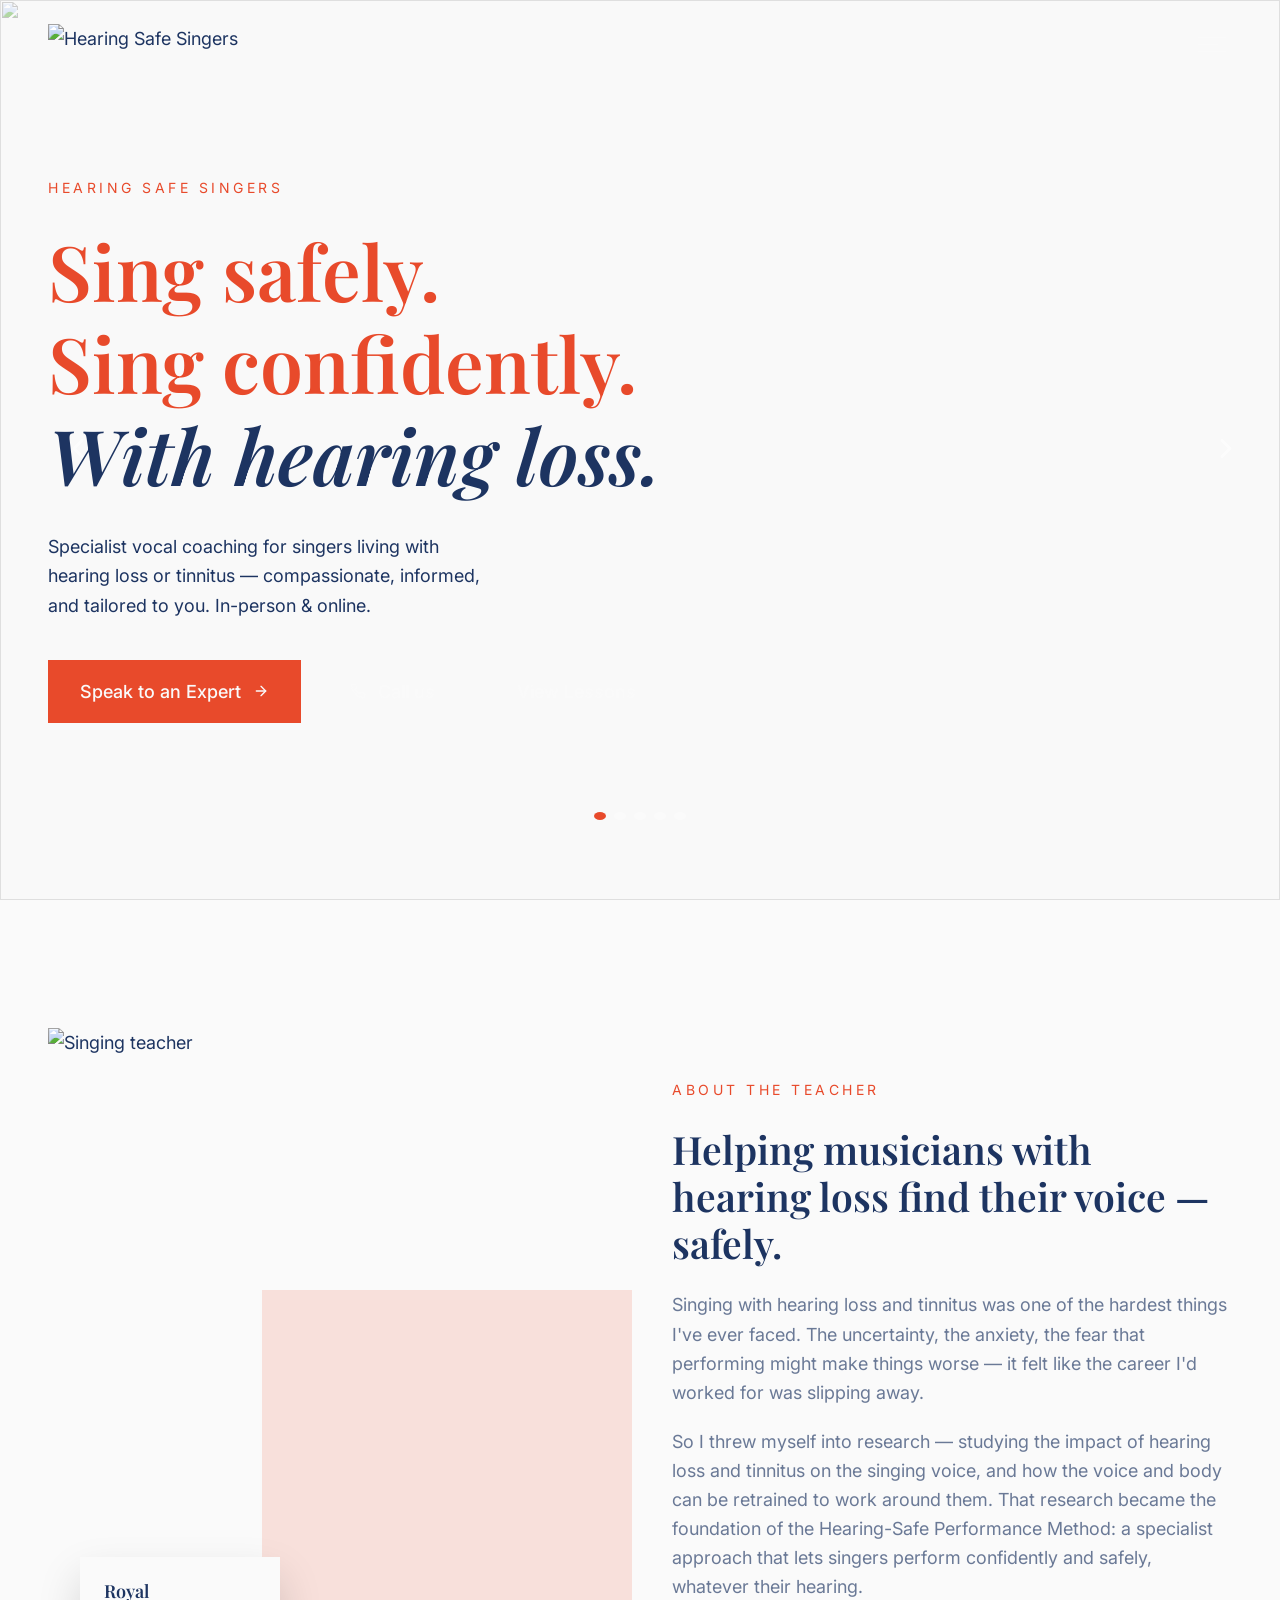
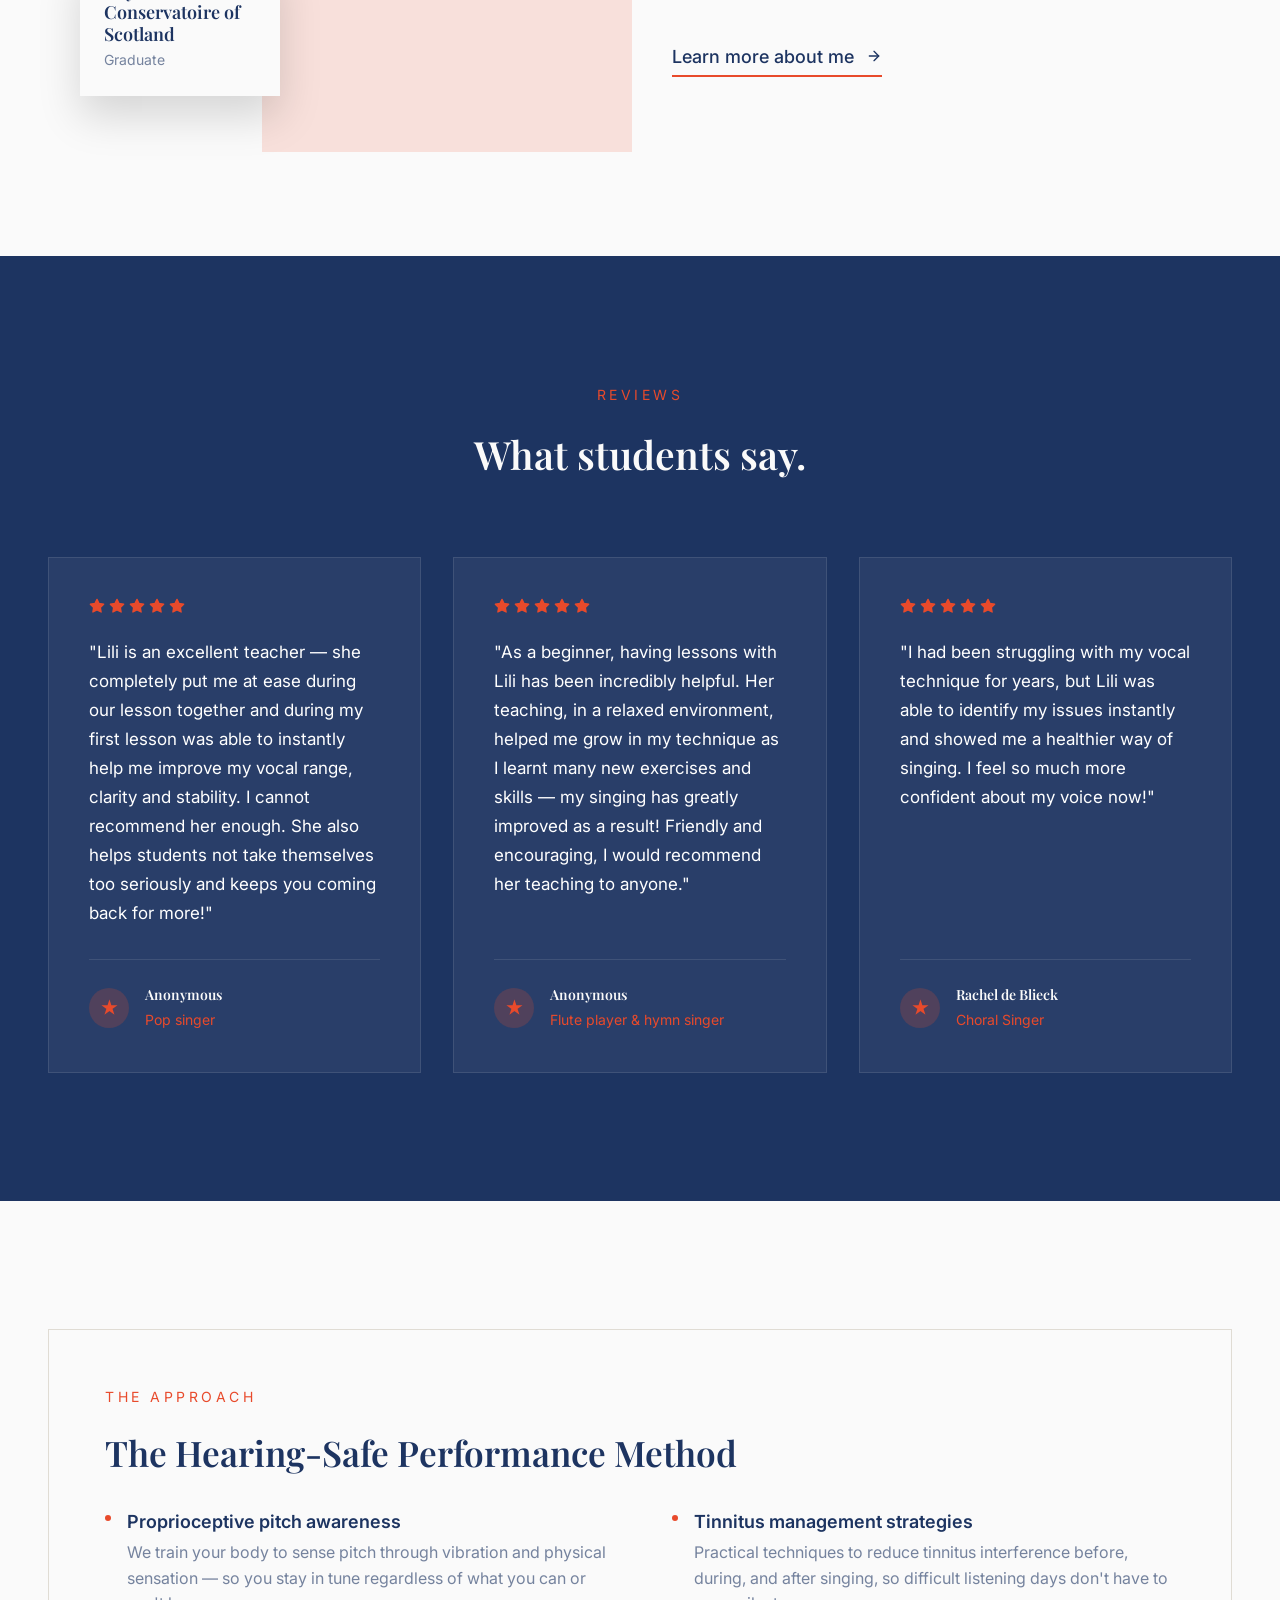
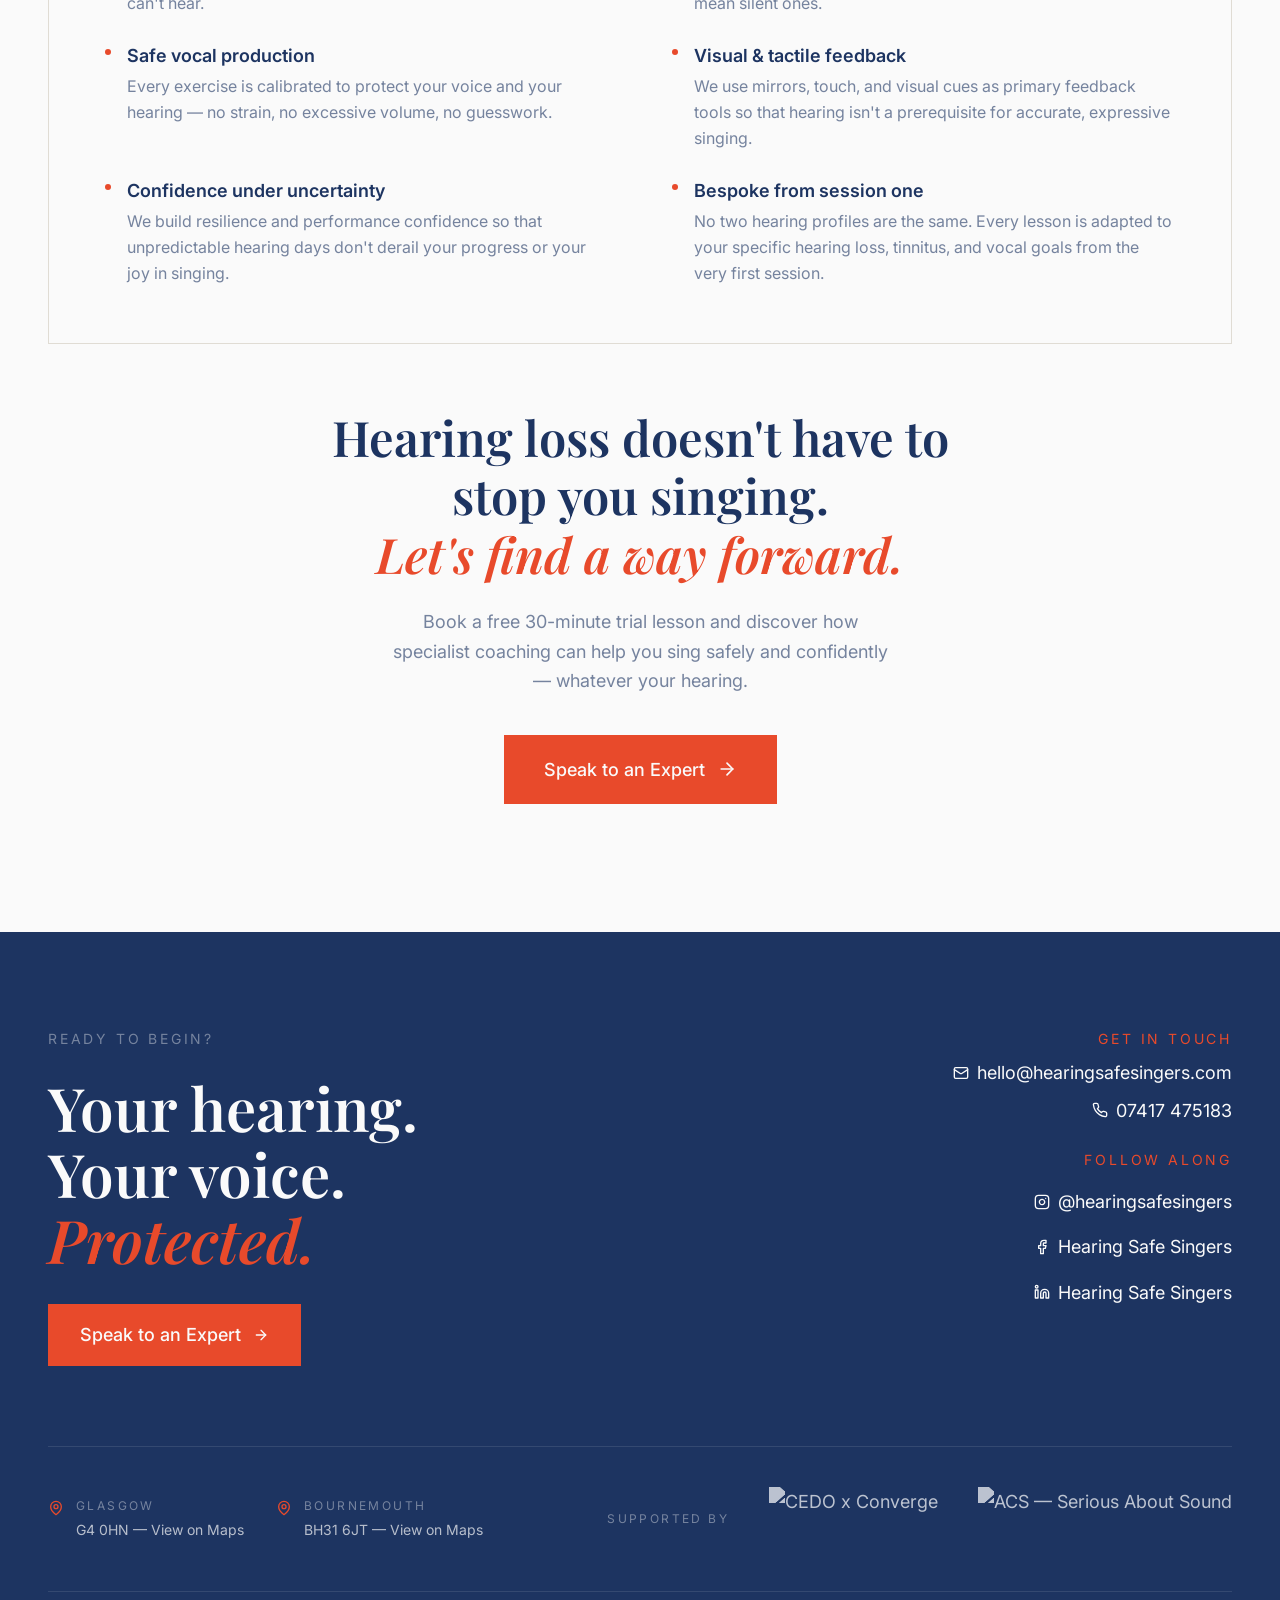
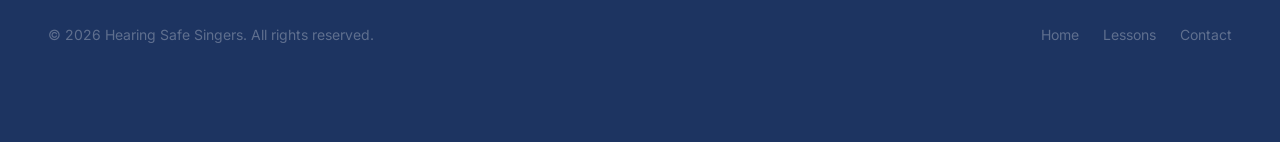
==== index.html @ b7d98a89 "Add files via upload" ====
<!doctype html>
<html lang="en">
<head>
<meta charset="utf-8" />
<meta name="viewport" content="width=device-width, initial-scale=1" />
<title>Hearing Safe Singers — Sing safely. Sing confidently. With hearing loss.</title>
<meta name="description" content="Specialist vocal coaching for singers living with hearing loss or tinnitus — compassionate, informed, and tailored to you. In-person & online." />
<link rel="stylesheet" href="styles.css" />
<!-- Meta Pixel Code -->
<script>
!function(f,b,e,v,n,t,s){if(f.fbq)return;n=f.fbq=function(){n.callMethod?n.callMethod.apply(n,arguments):n.queue.push(arguments)};if(!f._fbq)f._fbq=n;n.push=n;n.loaded=!0;n.version='2.0';n.queue=[];t=b.createElement(e);t.async=!0;t.src=v;s=b.getElementsByTagName(e)[0];s.parentNode.insertBefore(t,s)}(window,document,'script','https://connect.facebook.net/en_US/fbevents.js');
fbq('init','1311468734247941');
fbq('track','PageView');
</script>
<noscript><img height="1" width="1" style="display:none" src="https://www.facebook.com/tr?id=1311468734247941&ev=PageView&noscript=1"/></noscript>
<!-- End Meta Pixel Code -->
</head>
<body>

<!-- Navbar -->
<header class="navbar">
  <div class="container inner">
    <a class="nav-logo" href="index.html" aria-label="Hearing Safe Singers home">
      <img src="https://media.base44.com/images/public/69f654924423ee0767dd0daf/f5773be41_HSSBlueTransparent.png" alt="Hearing Safe Singers" />
    </a>
    <button class="nav-toggle" aria-label="Open menu">
      <span></span><span></span><span></span>
    </button>
  </div>
</header>

<div class="nav-overlay" role="dialog" aria-modal="true">
  <div class="nav-overlay-header">
    <img src="https://media.base44.com/images/public/69f654924423ee0767dd0daf/04b8f0dd3_HSSCreamTransparent.png" alt="Hearing Safe Singers" />
    <button class="nav-close" aria-label="Close menu">×</button>
  </div>
  <nav>
    <a href="index.html">Home</a>
    <a href="about.html">About</a>
    <a href="lessons.html">Lessons</a>
    <a href="sponsors.html">Sponsors</a>
    <a href="contact.html">Contact</a>
  </nav>
  <div class="nav-overlay-footer">Unlock your voice. Begin your journey.</div>
</div>

<main>

<!-- Hero -->
<section class="hero">
  <div class="hero-bg">
    <img class="active" src="https://media.base44.com/images/public/69f654924423ee0767dd0daf/a3f208a0e_dzf_3249_55238288797_o.jpg" alt="" />
    <img src="https://media.base44.com/images/public/69f654924423ee0767dd0daf/99cafcf4d_dzf_3515_55239343863_o.jpg" alt="" />
    <img src="https://media.base44.com/images/public/69f654924423ee0767dd0daf/26697dd78_dzf_3363_55239340113_o.jpg" alt="" />
    <img src="https://media.base44.com/images/public/69f654924423ee0767dd0daf/4032630f1_dzf_3763_55239624080_o.jpg" alt="" />
    <img src="https://media.base44.com/images/public/69f654924423ee0767dd0daf/483892ad9_dzf_3643_55238297747_o.jpg" alt="" />
  </div>

  <div class="hero-dots" role="tablist" aria-label="Hero slides">
    <button class="active" aria-label="Slide 1"></button>
    <button aria-label="Slide 2"></button>
    <button aria-label="Slide 3"></button>
    <button aria-label="Slide 4"></button>
    <button aria-label="Slide 5"></button>
  </div>

  <button class="hero-arrow prev" aria-label="Previous slide">
    <svg width="32" height="32" viewBox="0 0 24 24" fill="none" stroke="currentColor" stroke-width="2" stroke-linecap="round" stroke-linejoin="round"><path d="m15 18-6-6 6-6"/></svg>
  </button>
  <button class="hero-arrow next" aria-label="Next slide">
    <svg width="32" height="32" viewBox="0 0 24 24" fill="none" stroke="currentColor" stroke-width="2" stroke-linecap="round" stroke-linejoin="round"><path d="m9 18 6-6-6-6"/></svg>
  </button>

  <div class="container hero-content">
    <p class="eyebrow">Hearing Safe Singers</p>
    <h1>Sing safely.<br />Sing confidently.<br /><em>With hearing loss.</em></h1>
    <p class="lead">Specialist vocal coaching for singers living with hearing loss or tinnitus — compassionate, informed, and tailored to you. In-person & online.</p>
    <div class="hero-actions">
      <a class="btn btn-primary" href="contact.html">
        Speak to an Expert
        <svg class="icon-arrow" width="16" height="16" viewBox="0 0 24 24" fill="none" stroke="currentColor" stroke-width="2" stroke-linecap="round" stroke-linejoin="round"><path d="M5 12h14"/><path d="m12 5 7 7-7 7"/></svg>
      </a>
      <a class="btn btn-outline-light" href="tel:+447417475183">
        <svg width="16" height="16" viewBox="0 0 24 24" fill="none" stroke="currentColor" stroke-width="2" stroke-linecap="round" stroke-linejoin="round"><path d="M22 16.92v3a2 2 0 0 1-2.18 2 19.79 19.79 0 0 1-8.63-3.07 19.5 19.5 0 0 1-6-6 19.79 19.79 0 0 1-3.07-8.67A2 2 0 0 1 4.11 2h3a2 2 0 0 1 2 1.72 12.84 12.84 0 0 0 .7 2.81 2 2 0 0 1-.45 2.11L8.09 9.91a16 16 0 0 0 6 6l1.27-1.27a2 2 0 0 1 2.11-.45 12.84 12.84 0 0 0 2.81.7A2 2 0 0 1 22 16.92z"/></svg>
        Call us
      </a>
      <a class="btn btn-outline-light" href="lessons.html">View Lessons</a>
    </div>
  </div>
</section>

<!-- About strip -->
<section class="section about-strip">
  <div class="container grid">
    <div class="reveal-x-left">
      <div class="img-wrap">
        <img src="https://media.base44.com/images/public/69f654924423ee0767dd0daf/2c8b6f4b8_lily-portraits-14.jpg" alt="Singing teacher" />
        <div class="about-badge">
          <p>Royal Conservatoire of Scotland</p>
          <p>Graduate</p>
        </div>
      </div>
    </div>
    <div class="reveal-x-right">
      <p class="eyebrow">About the teacher</p>
      <h2>Helping musicians with hearing loss find their voice — safely.</h2>
      <div class="body">
        <p>Singing with hearing loss and tinnitus was one of the hardest things I've ever faced. The uncertainty, the anxiety, the fear that performing might make things worse — it felt like the career I'd worked for was slipping away.</p>
        <p>So I threw myself into research — studying the impact of hearing loss and tinnitus on the singing voice, and how the voice and body can be retrained to work around them. That research became the foundation of the Hearing-Safe Performance Method: a specialist approach that lets singers perform confidently and safely, whatever their hearing.</p>
      </div>
      <a class="link-underline" href="about.html">
        Learn more about me
        <svg class="icon-arrow" width="16" height="16" viewBox="0 0 24 24" fill="none" stroke="currentColor" stroke-width="2" stroke-linecap="round" stroke-linejoin="round"><path d="M5 12h14"/><path d="m12 5 7 7-7 7"/></svg>
      </a>
    </div>
  </div>
</section>

<!-- Testimonials -->
<section class="section testimonials">
  <div class="container">
    <div class="head">
      <p class="eyebrow reveal">Reviews</p>
      <h2 class="reveal">What students say.</h2>
    </div>
    <div class="testimonials-grid">
      <article class="testimonial reveal">
        <div class="stars" aria-label="5 stars">
          <svg width="16" height="16" viewBox="0 0 24 24" fill="currentColor" stroke="currentColor" stroke-width="2" stroke-linejoin="round"><polygon points="12 2 15.09 8.26 22 9.27 17 14.14 18.18 21.02 12 17.77 5.82 21.02 7 14.14 2 9.27 8.91 8.26 12 2"/></svg>
          <svg width="16" height="16" viewBox="0 0 24 24" fill="currentColor" stroke="currentColor" stroke-width="2" stroke-linejoin="round"><polygon points="12 2 15.09 8.26 22 9.27 17 14.14 18.18 21.02 12 17.77 5.82 21.02 7 14.14 2 9.27 8.91 8.26 12 2"/></svg>
          <svg width="16" height="16" viewBox="0 0 24 24" fill="currentColor" stroke="currentColor" stroke-width="2" stroke-linejoin="round"><polygon points="12 2 15.09 8.26 22 9.27 17 14.14 18.18 21.02 12 17.77 5.82 21.02 7 14.14 2 9.27 8.91 8.26 12 2"/></svg>
          <svg width="16" height="16" viewBox="0 0 24 24" fill="currentColor" stroke="currentColor" stroke-width="2" stroke-linejoin="round"><polygon points="12 2 15.09 8.26 22 9.27 17 14.14 18.18 21.02 12 17.77 5.82 21.02 7 14.14 2 9.27 8.91 8.26 12 2"/></svg>
          <svg width="16" height="16" viewBox="0 0 24 24" fill="currentColor" stroke="currentColor" stroke-width="2" stroke-linejoin="round"><polygon points="12 2 15.09 8.26 22 9.27 17 14.14 18.18 21.02 12 17.77 5.82 21.02 7 14.14 2 9.27 8.91 8.26 12 2"/></svg>
        </div>
        <blockquote>"Lili is an excellent teacher — she completely put me at ease during our lesson together and during my first lesson was able to instantly help me improve my vocal range, clarity and stability. I cannot recommend her enough. She also helps students not take themselves too seriously and keeps you coming back for more!"</blockquote>
        <div class="meta">
          <div class="avatar">★</div>
          <div>
            <p class="meta-name">Anonymous</p>
            <p class="meta-role">Pop singer</p>
          </div>
        </div>
      </article>
      <article class="testimonial reveal">
        <div class="stars" aria-label="5 stars">
          <svg width="16" height="16" viewBox="0 0 24 24" fill="currentColor" stroke="currentColor" stroke-width="2" stroke-linejoin="round"><polygon points="12 2 15.09 8.26 22 9.27 17 14.14 18.18 21.02 12 17.77 5.82 21.02 7 14.14 2 9.27 8.91 8.26 12 2"/></svg>
          <svg width="16" height="16" viewBox="0 0 24 24" fill="currentColor" stroke="currentColor" stroke-width="2" stroke-linejoin="round"><polygon points="12 2 15.09 8.26 22 9.27 17 14.14 18.18 21.02 12 17.77 5.82 21.02 7 14.14 2 9.27 8.91 8.26 12 2"/></svg>
          <svg width="16" height="16" viewBox="0 0 24 24" fill="currentColor" stroke="currentColor" stroke-width="2" stroke-linejoin="round"><polygon points="12 2 15.09 8.26 22 9.27 17 14.14 18.18 21.02 12 17.77 5.82 21.02 7 14.14 2 9.27 8.91 8.26 12 2"/></svg>
          <svg width="16" height="16" viewBox="0 0 24 24" fill="currentColor" stroke="currentColor" stroke-width="2" stroke-linejoin="round"><polygon points="12 2 15.09 8.26 22 9.27 17 14.14 18.18 21.02 12 17.77 5.82 21.02 7 14.14 2 9.27 8.91 8.26 12 2"/></svg>
          <svg width="16" height="16" viewBox="0 0 24 24" fill="currentColor" stroke="currentColor" stroke-width="2" stroke-linejoin="round"><polygon points="12 2 15.09 8.26 22 9.27 17 14.14 18.18 21.02 12 17.77 5.82 21.02 7 14.14 2 9.27 8.91 8.26 12 2"/></svg>
        </div>
        <blockquote>"As a beginner, having lessons with Lili has been incredibly helpful. Her teaching, in a relaxed environment, helped me grow in my technique as I learnt many new exercises and skills — my singing has greatly improved as a result! Friendly and encouraging, I would recommend her teaching to anyone."</blockquote>
        <div class="meta">
          <div class="avatar">★</div>
          <div>
            <p class="meta-name">Anonymous</p>
            <p class="meta-role">Flute player & hymn singer</p>
          </div>
        </div>
      </article>
      <article class="testimonial reveal">
        <div class="stars" aria-label="5 stars">
          <svg width="16" height="16" viewBox="0 0 24 24" fill="currentColor" stroke="currentColor" stroke-width="2" stroke-linejoin="round"><polygon points="12 2 15.09 8.26 22 9.27 17 14.14 18.18 21.02 12 17.77 5.82 21.02 7 14.14 2 9.27 8.91 8.26 12 2"/></svg>
          <svg width="16" height="16" viewBox="0 0 24 24" fill="currentColor" stroke="currentColor" stroke-width="2" stroke-linejoin="round"><polygon points="12 2 15.09 8.26 22 9.27 17 14.14 18.18 21.02 12 17.77 5.82 21.02 7 14.14 2 9.27 8.91 8.26 12 2"/></svg>
          <svg width="16" height="16" viewBox="0 0 24 24" fill="currentColor" stroke="currentColor" stroke-width="2" stroke-linejoin="round"><polygon points="12 2 15.09 8.26 22 9.27 17 14.14 18.18 21.02 12 17.77 5.82 21.02 7 14.14 2 9.27 8.91 8.26 12 2"/></svg>
          <svg width="16" height="16" viewBox="0 0 24 24" fill="currentColor" stroke="currentColor" stroke-width="2" stroke-linejoin="round"><polygon points="12 2 15.09 8.26 22 9.27 17 14.14 18.18 21.02 12 17.77 5.82 21.02 7 14.14 2 9.27 8.91 8.26 12 2"/></svg>
          <svg width="16" height="16" viewBox="0 0 24 24" fill="currentColor" stroke="currentColor" stroke-width="2" stroke-linejoin="round"><polygon points="12 2 15.09 8.26 22 9.27 17 14.14 18.18 21.02 12 17.77 5.82 21.02 7 14.14 2 9.27 8.91 8.26 12 2"/></svg>
        </div>
        <blockquote>"I had been struggling with my vocal technique for years, but Lili was able to identify my issues instantly and showed me a healthier way of singing. I feel so much more confident about my voice now!"</blockquote>
        <div class="meta">
          <div class="avatar">★</div>
          <div>
            <p class="meta-name">Rachel de Blieck</p>
            <p class="meta-role">Choral Singer</p>
          </div>
        </div>
      </article>
    </div>
  </div>
</section>

<!-- The approach / Method -->
<section class="section method-section">
  <div class="container">
    <div class="method-card">
      <p class="eyebrow">The approach</p>
      <h2>The Hearing-Safe Performance Method</h2>
      <div class="method-grid">
        <div class="method-item"><div class="dot"></div><div><p>Proprioceptive pitch awareness</p><p>We train your body to sense pitch through vibration and physical sensation — so you stay in tune regardless of what you can or can't hear.</p></div></div>
        <div class="method-item"><div class="dot"></div><div><p>Tinnitus management strategies</p><p>Practical techniques to reduce tinnitus interference before, during, and after singing, so difficult listening days don't have to mean silent ones.</p></div></div>
        <div class="method-item"><div class="dot"></div><div><p>Safe vocal production</p><p>Every exercise is calibrated to protect your voice and your hearing — no strain, no excessive volume, no guesswork.</p></div></div>
        <div class="method-item"><div class="dot"></div><div><p>Visual & tactile feedback</p><p>We use mirrors, touch, and visual cues as primary feedback tools so that hearing isn't a prerequisite for accurate, expressive singing.</p></div></div>
        <div class="method-item"><div class="dot"></div><div><p>Confidence under uncertainty</p><p>We build resilience and performance confidence so that unpredictable hearing days don't derail your progress or your joy in singing.</p></div></div>
        <div class="method-item"><div class="dot"></div><div><p>Bespoke from session one</p><p>No two hearing profiles are the same. Every lesson is adapted to your specific hearing loss, tinnitus, and vocal goals from the very first session.</p></div></div>
      </div>
    </div>
  </div>
</section>

<!-- CTA Banner -->
<section class="section cta-banner">
  <div class="container inner">
    <h2 class="reveal">Hearing loss doesn't have to<br />stop you singing.<br /><em>Let's find a way forward.</em></h2>
    <p class="reveal">Book a free 30-minute trial lesson and discover how specialist coaching can help you sing safely and confidently — whatever your hearing.</p>
    <div class="reveal">
      <a class="btn btn-primary btn-large" href="contact.html">
        Speak to an Expert
        <svg class="icon-arrow" width="20" height="20" viewBox="0 0 24 24" fill="none" stroke="currentColor" stroke-width="2" stroke-linecap="round" stroke-linejoin="round"><path d="M5 12h14"/><path d="m12 5 7 7-7 7"/></svg>
      </a>
    </div>
  </div>
</section>

</main>

<!-- Footer (shared) -->
<footer class="site-footer">
  <div class="container">
    <div class="grid">
      <div>
        <p class="eyebrow-light">Ready to begin?</p>
        <h2>Your hearing.<br />Your voice. <em>Protected.</em></h2>
        <a class="btn btn-primary" href="contact.html">
          Speak to an Expert
          <svg class="icon-arrow" width="16" height="16" viewBox="0 0 24 24" fill="none" stroke="currentColor" stroke-width="2" stroke-linecap="round" stroke-linejoin="round"><path d="M5 12h14"/><path d="m12 5 7 7-7 7"/></svg>
        </a>
      </div>
      <div class="footer-contact">
        <div>
          <p class="label">Get in touch</p>
          <a href="mailto:hello@hearingsafesingers.com">
            <svg width="16" height="16" viewBox="0 0 24 24" fill="none" stroke="currentColor" stroke-width="2" stroke-linecap="round" stroke-linejoin="round"><rect width="20" height="16" x="2" y="4" rx="2"/><path d="m22 7-8.97 5.7a1.94 1.94 0 0 1-2.06 0L2 7"/></svg>
            hello@hearingsafesingers.com
          </a>
          <a href="tel:+447417475183">
            <svg width="16" height="16" viewBox="0 0 24 24" fill="none" stroke="currentColor" stroke-width="2" stroke-linecap="round" stroke-linejoin="round"><path d="M22 16.92v3a2 2 0 0 1-2.18 2 19.79 19.79 0 0 1-8.63-3.07 19.5 19.5 0 0 1-6-6 19.79 19.79 0 0 1-3.07-8.67A2 2 0 0 1 4.11 2h3a2 2 0 0 1 2 1.72 12.84 12.84 0 0 0 .7 2.81 2 2 0 0 1-.45 2.11L8.09 9.91a16 16 0 0 0 6 6l1.27-1.27a2 2 0 0 1 2.11-.45 12.84 12.84 0 0 0 2.81.7A2 2 0 0 1 22 16.92z"/></svg>
            07417 475183
          </a>
        </div>
        <div>
          <p class="label">Follow along</p>
          <div style="display:flex;flex-direction:column;gap:0.5rem">
            <a href="https://www.instagram.com/hearingsafesingers/" target="_blank" rel="noopener noreferrer"><svg width="16" height="16" viewBox="0 0 24 24" fill="none" stroke="currentColor" stroke-width="2" stroke-linecap="round" stroke-linejoin="round"><rect width="20" height="20" x="2" y="2" rx="5"/><path d="M16 11.37A4 4 0 1 1 12.63 8 4 4 0 0 1 16 11.37z"/><line x1="17.5" x2="17.51" y1="6.5" y2="6.5"/></svg> @hearingsafesingers</a>
            <a href="https://www.facebook.com/profile.php?id=61586001400042" target="_blank" rel="noopener noreferrer"><svg width="16" height="16" viewBox="0 0 24 24" fill="none" stroke="currentColor" stroke-width="2" stroke-linecap="round" stroke-linejoin="round"><path d="M18 2h-3a5 5 0 0 0-5 5v3H7v4h3v8h4v-8h3l1-4h-4V7a1 1 0 0 1 1-1h3z"/></svg> Hearing Safe Singers</a>
            <a href="https://www.linkedin.com/company/hearingsafesingers/" target="_blank" rel="noopener noreferrer"><svg width="16" height="16" viewBox="0 0 24 24" fill="none" stroke="currentColor" stroke-width="2" stroke-linecap="round" stroke-linejoin="round"><path d="M16 8a6 6 0 0 1 6 6v7h-4v-7a2 2 0 0 0-4 0v7h-4v-7a6 6 0 0 1 6-6z"/><rect width="4" height="12" x="2" y="9"/><circle cx="4" cy="4" r="2"/></svg> Hearing Safe Singers</a>
          </div>
        </div>
      </div>
    </div>

    <div class="footer-locations">
      <a href="https://www.google.com/maps/search/G4+0HN" target="_blank" rel="noopener noreferrer">
        <svg width="16" height="16" viewBox="0 0 24 24" fill="none" stroke="currentColor" stroke-width="2" stroke-linecap="round" stroke-linejoin="round"><path d="M20 10c0 6-8 12-8 12s-8-6-8-12a8 8 0 0 1 16 0z"/><circle cx="12" cy="10" r="3"/></svg>
        <div>
          <p class="place">Glasgow</p>
          <p class="addr">G4 0HN — View on Maps</p>
        </div>
      </a>
      <a href="https://www.google.com/maps/search/BH31+6JT" target="_blank" rel="noopener noreferrer">
        <svg width="16" height="16" viewBox="0 0 24 24" fill="none" stroke="currentColor" stroke-width="2" stroke-linecap="round" stroke-linejoin="round"><path d="M20 10c0 6-8 12-8 12s-8-6-8-12a8 8 0 0 1 16 0z"/><circle cx="12" cy="10" r="3"/></svg>
        <div>
          <p class="place">Bournemouth</p>
          <p class="addr">BH31 6JT — View on Maps</p>
        </div>
      </a>
      <div class="footer-partners">
        <p class="label">Supported by</p>
        <div class="logos">
          <img src="https://media.base44.com/images/public/69f654924423ee0767dd0daf/cec083ea1_CEDOxConverge_Logo_dark_transparentBG.png" alt="CEDO x Converge" />
          <img src="https://media.base44.com/images/public/69f654924423ee0767dd0daf/d675393dd_acs-logo-black-strapline-trademark-medium.png" alt="ACS — Serious About Sound" />
        </div>
      </div>
    </div>

    <div class="footer-bottom">
      <span>© <span id="footer-year"></span> Hearing Safe Singers. All rights reserved.</span>
      <div class="links">
        <a href="index.html">Home</a>
        <a href="lessons.html">Lessons</a>
        <a href="contact.html">Contact</a>
      </div>
    </div>
  </div>
</footer>

<script src="main.js"></script>
</body>
</html>
---- styles.css ----
/* ===== Hearing Safe Singers — Static site ===== */
@import url('https://fonts.googleapis.com/css2?family=Playfair+Display:ital,wght@0,400;0,600;0,700;1,400&family=Inter:wght@300;400;500;600&display=swap');

:root {
  --cream: #FAFAFA;
  --alabaster: #FAFAFA;
  --navy: #1D3461;
  --obsidian: #1D3461;
  --orange: #E84A2B;
  --terracotta: #E84A2B;
  --terracotta-hover: #c24e2f;
  --stone-silk: #E0DCD4;
  --stone-silk-2: #E0DCD6;
  --font-display: 'Playfair Display', serif;
  --font-body: 'Inter', sans-serif;
}

*, *::before, *::after { box-sizing: border-box; }

html { scroll-behavior: smooth; }

body {
  margin: 0;
  background-color: var(--cream);
  color: var(--navy);
  font-family: var(--font-body);
  font-size: 18px;
  line-height: 1.618;
  -webkit-font-smoothing: antialiased;
}

h1, h2, h3, h4 {
  font-family: var(--font-display);
  line-height: 1.2;
  margin: 0;
}

p { margin: 0; }

img { display: block; max-width: 100%; }

a { color: inherit; text-decoration: none; }

button { font-family: inherit; cursor: pointer; border: 0; background: transparent; color: inherit; }

*:focus-visible { outline: 3px solid var(--orange); outline-offset: 3px; }

/* Utilities */
.font-display { font-family: var(--font-display); }
.font-body { font-family: var(--font-body); }
.text-cream, .text-alabaster { color: var(--cream); }
.text-navy, .text-obsidian { color: var(--navy); }
.text-orange, .text-terracotta { color: var(--orange); }
.bg-cream, .bg-alabaster { background-color: var(--cream); }
.bg-navy, .bg-obsidian { background-color: var(--navy); }
.bg-orange, .bg-terracotta { background-color: var(--orange); }
.bg-stone-silk { background-color: var(--stone-silk); }
.border-stone-silk { border-color: var(--stone-silk); }

.container {
  max-width: 80rem; /* 1280px */
  margin: 0 auto;
  padding: 0 1.5rem;
}
@media (min-width: 768px) { .container { padding: 0 3rem; } }

.eyebrow {
  color: var(--orange);
  font-size: 0.875rem;
  text-transform: uppercase;
  letter-spacing: 0.25em;
  margin-bottom: 1.5rem;
}

.section { padding: 8rem 0; }

/* Buttons */
.btn {
  display: inline-flex;
  align-items: center;
  gap: 0.75rem;
  font-weight: 500;
  padding: 1rem 2rem;
  transition: background-color .3s, color .3s, border-color .3s, transform .3s;
}
.btn .icon-arrow { transition: transform .3s; }
.btn:hover .icon-arrow { transform: translateX(4px); }
.btn-primary {
  background: var(--orange);
  color: var(--cream);
}
.btn-primary:hover { background: var(--terracotta-hover); }
.btn-outline-light {
  border: 1px solid rgba(250,250,250,0.5);
  color: var(--cream);
}
.btn-outline-light:hover { border-color: var(--cream); }
.btn-outline {
  border: 1px solid rgba(29,52,97,0.3);
  color: var(--navy);
  background: transparent;
}
.btn-outline:hover { border-color: var(--navy); }
.btn-large { padding: 1.25rem 2.5rem; font-size: 1.125rem; }

.link-underline {
  display: inline-flex;
  align-items: center;
  gap: 0.75rem;
  font-weight: 500;
  border-bottom: 2px solid var(--orange);
  padding-bottom: 0.25rem;
  color: var(--navy);
  transition: color .3s;
}
.link-underline:hover { color: var(--orange); }
.link-underline .icon-arrow { transition: transform .3s; }
.link-underline:hover .icon-arrow { transform: translateX(4px); }

.link-arrow {
  display: inline-flex;
  align-items: center;
  gap: 0.5rem;
  font-weight: 500;
  color: var(--navy);
  transition: color .3s;
}
.link-arrow:hover { color: var(--orange); }
.link-arrow .icon-arrow { transition: transform .3s; }
.link-arrow:hover .icon-arrow { transform: translateX(4px); }

/* ===== Navbar ===== */
.navbar {
  position: fixed;
  inset: 0 0 auto 0;
  z-index: 50;
  padding: 1.5rem 0;
  transition: padding .5s, background-color .5s, box-shadow .5s, border-color .5s;
  border-bottom: 1px solid transparent;
}
.navbar.scrolled {
  padding: 1rem 0;
  background-color: rgba(253,252,251,0.95);
  backdrop-filter: blur(6px);
  box-shadow: 0 1px 2px rgba(0,0,0,0.05);
  border-bottom-color: #E0DCD6;
}
.navbar .inner {
  display: flex;
  align-items: center;
  justify-content: space-between;
}
.nav-logo img { height: 2.5rem; width: auto; }

.nav-toggle {
  display: flex; flex-direction: column; gap: 0.375rem;
}
.nav-toggle span {
  display: block; height: 1px; background: var(--cream);
  transition: width .3s, background-color .3s;
}
.nav-toggle span:nth-child(1) { width: 1.75rem; }
.nav-toggle span:nth-child(2) { width: 1.25rem; }
.nav-toggle span:nth-child(3) { width: 1.75rem; }
.nav-toggle:hover span:nth-child(1) { width: 1.25rem; }
.nav-toggle:hover span:nth-child(2) { width: 1.75rem; }
.navbar.scrolled .nav-toggle span { background: var(--navy); }

.nav-overlay {
  position: fixed; inset: 0; z-index: 100;
  background: var(--navy);
  display: none;
  flex-direction: column;
  opacity: 0;
  transition: opacity .4s;
}
.nav-overlay.open { display: flex; opacity: 1; }
.nav-overlay-header {
  display: flex; align-items: center; justify-content: space-between;
  padding: 1.5rem;
}
@media (min-width: 768px) { .nav-overlay-header { padding: 1.5rem 3rem; } }
.nav-overlay-header img { height: 2.5rem; }
.nav-close {
  color: rgba(250,250,250,0.6);
  font-size: 2.25rem; line-height: 1; font-weight: 300;
  transition: color .3s;
}
.nav-close:hover { color: var(--cream); }

.nav-overlay nav {
  flex: 1;
  display: flex;
  flex-direction: column;
  justify-content: center;
  padding: 0 1.5rem;
}
@media (min-width: 768px) { .nav-overlay nav { padding: 0 3rem; } }
.nav-overlay nav a {
  display: block;
  font-family: var(--font-display);
  font-size: 2.5rem;
  font-weight: 600;
  color: #fff;
  padding: 1rem 0;
  border-bottom: 1px solid rgba(255,255,255,0.1);
  transition: padding-left .2s;
}
@media (min-width: 768px) { .nav-overlay nav a { font-size: 3.75rem; } }
.nav-overlay nav a:hover { padding-left: 1rem; }
.nav-overlay-footer {
  padding: 2rem 1.5rem;
  color: rgba(250,250,250,0.4);
  font-size: 0.875rem;
}
@media (min-width: 768px) { .nav-overlay-footer { padding: 2rem 3rem; } }

/* ===== Hero ===== */
.hero {
  position: relative;
  height: 100vh;
  width: 100%;
  overflow: hidden;
  display: flex;
  align-items: center;
}
.hero-bg { position: absolute; inset: 0; }
.hero-bg img {
  position: absolute; inset: 0;
  width: 100%; height: 100%;
  object-fit: cover;
  opacity: 0;
  transition: opacity 1.2s;
}
.hero-bg img.active { opacity: 1; }
/* Light tint over photos so the navy hero text stays readable. */
.hero-bg::after {
  content: '';
  position: absolute; inset: 0;
  background: rgba(250,250,250,0.55);
  pointer-events: none;
}

.hero-line {
  position: absolute;
  left: 1.5rem; top: 0; bottom: 0;
  width: 1px;
  background: rgba(232,74,43,0.6);
}
@media (min-width: 768px) { .hero-line { left: 3rem; } }

.hero-content {
  position: relative; z-index: 10;
  width: 100%;
}
.hero h1 {
  color: var(--orange);
  font-weight: 600;
  font-size: clamp(2.5rem, 6vw, 4.8rem);
  max-width: 680px;
  margin-bottom: 2rem;
}
.hero h1 em { color: var(--navy); font-style: italic; }
.hero .lead {
  color: var(--navy);
  margin-bottom: 2.5rem;
  max-width: 28rem;
}
.hero-actions { display: flex; flex-direction: column; gap: 1rem; }
@media (min-width: 640px) { .hero-actions { flex-direction: row; } }

.hero-dots {
  position: absolute;
  bottom: 5rem; left: 50%;
  transform: translateX(-50%);
  display: flex; gap: 0.5rem; z-index: 20;
}
.hero-dots button {
  width: 0.5rem; height: 0.5rem; border-radius: 50%;
  background: rgba(255,255,255,0.4);
  transition: background .3s;
}
.hero-dots button.active { background: var(--orange); }

.hero-arrow {
  position: absolute; top: 50%; transform: translateY(-50%);
  z-index: 20;
  color: rgba(255,255,255,0.6);
  transition: color .3s;
}
.hero-arrow:hover { color: #fff; }
.hero-arrow.prev { left: 1rem; }
.hero-arrow.next { right: 1rem; }
@media (min-width: 768px) {
  .hero-arrow.prev { left: 3.5rem; }
  .hero-arrow.next { right: 2rem; }
}

.hero-scroll {
  position: absolute;
  bottom: 2rem; left: 50%; transform: translateX(-50%);
  display: flex; flex-direction: column; align-items: center; gap: 0.5rem;
  color: rgba(250,250,250,0.4);
  font-size: 0.75rem;
  text-transform: uppercase;
  letter-spacing: 0.2em;
}
.hero-scroll .bar {
  width: 1px; height: 2rem;
  background: rgba(250,250,250,0.3);
  animation: bounce 1.5s infinite;
}
@keyframes bounce {
  0%,100% { transform: translateY(0); }
  50% { transform: translateY(8px); }
}

/* ===== About strip (home) ===== */
.about-strip .grid {
  display: grid;
  gap: 4rem;
  align-items: center;
}
@media (min-width: 768px) { .about-strip .grid { grid-template-columns: 1fr 1fr; } }
.about-strip .img-wrap { position: relative; }
.about-strip .img-wrap img {
  width: 100%; aspect-ratio: 4/5; object-fit: cover;
}
.about-strip .img-wrap::after {
  content: '';
  position: absolute;
  bottom: -1.5rem; right: -1.5rem;
  width: 66%; height: 66%;
  background: var(--orange); opacity: 0.15;
  z-index: -1;
}
.about-badge {
  position: absolute;
  bottom: 2rem; left: 2rem;
  background: var(--cream);
  padding: 1.5rem;
  box-shadow: 0 20px 40px rgba(0,0,0,0.15);
  max-width: 200px;
}
.about-badge p:first-child {
  font-family: var(--font-display);
  font-size: 1.125rem;
  font-weight: 600;
  color: var(--navy);
  line-height: 1.2;
}
.about-badge p:last-child {
  font-size: 0.875rem;
  color: rgba(29,52,97,0.6);
  margin-top: 0.25rem;
}
.about-strip h2 {
  font-weight: 600;
  font-size: clamp(1.8rem, 3.5vw, 2.44rem);
  margin-bottom: 1.5rem;
}
.about-strip .body p { color: rgba(29,52,97,0.65); margin-bottom: 1.25rem; }
.about-strip .body p:last-of-type { margin-bottom: 2.5rem; }

/* ===== Testimonials ===== */
.testimonials { background: var(--navy); overflow: hidden; }
.testimonials .head { text-align: center; margin-bottom: 5rem; }
.testimonials .head h2 {
  color: var(--cream); font-weight: 600;
  font-size: clamp(1.8rem, 3.5vw, 2.44rem);
}
.testimonials-grid {
  display: grid; gap: 2rem;
  max-width: 80rem; margin: 0 auto;
}
@media (min-width: 768px) { .testimonials-grid { grid-template-columns: 1fr 1fr; } }
@media (min-width: 1024px) { .testimonials-grid { grid-template-columns: 1fr 1fr 1fr; } }
.testimonial {
  background: rgba(255,255,255,0.05);
  border: 1px solid rgba(255,255,255,0.1);
  padding: 2.5rem;
  display: flex; flex-direction: column;
  transition: border-color .3s;
}
.testimonial:hover { border-color: rgba(232,74,43,0.4); }
.testimonial .stars { display: flex; gap: 0.25rem; margin-bottom: 1.5rem; color: var(--orange); }
.testimonial .stars svg { fill: var(--orange); }
.testimonial blockquote {
  color: #fff;
  flex: 1;
  margin: 0 0 2rem 0;
  font-size: 17px; line-height: 1.7;
}
.testimonial .meta {
  border-top: 1px solid rgba(255,255,255,0.1);
  padding-top: 1.5rem;
  display: flex; align-items: center; gap: 1rem;
}
.testimonial .avatar {
  width: 2.5rem; height: 2.5rem; border-radius: 50%;
  background: rgba(232,74,43,0.2);
  display: flex; align-items: center; justify-content: center;
  font-family: var(--font-display); font-weight: 600;
  color: var(--orange);
}
.testimonial .meta-name {
  font-family: var(--font-display); font-weight: 600;
  color: var(--cream); font-size: 0.875rem;
}
.testimonial .meta-role {
  font-size: 0.875rem; color: var(--orange); margin-top: 0.125rem;
}

/* ===== CTA Banner ===== */
.cta-banner { background: var(--cream); position: relative; overflow: hidden; }
.cta-bg-text {
  position: absolute; inset: 0;
  display: flex; align-items: center; justify-content: center;
  pointer-events: none; user-select: none;
}
.cta-bg-text p {
  font-family: var(--font-display); font-weight: 600;
  color: var(--stone-silk);
  white-space: nowrap;
  font-size: clamp(6rem, 15vw, 14rem);
  opacity: 0.5;
}
.cta-banner .inner {
  position: relative; z-index: 10;
  max-width: 56rem; margin: 0 auto;
  text-align: center;
}
.cta-banner h2 {
  font-weight: 600;
  font-size: clamp(2rem, 4.5vw, 3.05rem);
  margin-bottom: 1.5rem;
}
.cta-banner h2 em { color: var(--orange); font-style: italic; }
.cta-banner p {
  color: rgba(29,52,97,0.6);
  margin: 0 auto 2.5rem;
  max-width: 32rem;
}

/* ===== Footer ===== */
.site-footer { background: var(--navy); color: var(--cream); }
.site-footer .container { padding-top: 6rem; padding-bottom: 6rem; }
.site-footer .grid {
  display: grid; gap: 4rem; margin-bottom: 5rem;
}
@media (min-width: 768px) { .site-footer .grid { grid-template-columns: 1fr 1fr; } }
.site-footer h2 {
  font-size: 3rem; font-weight: 600; line-height: 1.1; margin-bottom: 2rem;
}
@media (min-width: 768px) { .site-footer h2 { font-size: 3.75rem; } }
.site-footer h2 em { color: var(--orange); font-style: italic; }
.site-footer .eyebrow-light {
  color: rgba(250,250,250,0.4);
  font-size: 0.875rem; text-transform: uppercase; letter-spacing: 0.2em; margin-bottom: 1.5rem;
}
.footer-contact {
  display: flex; flex-direction: column; gap: 1.5rem;
}
@media (min-width: 768px) {
  .footer-contact { align-items: flex-end; text-align: right; }
}
.footer-contact .label {
  font-size: 0.875rem; text-transform: uppercase; letter-spacing: 0.2em;
  margin-bottom: 0.5rem; color: var(--orange);
}
.footer-contact a {
  display: flex; align-items: center; gap: 0.5rem;
  margin-top: 0.5rem;
  transition: color .3s;
}
@media (min-width: 768px) {
  .footer-contact a { justify-content: flex-end; }
}
.footer-contact a:hover { color: var(--orange); }
.footer-locations {
  border-top: 1px solid rgba(255,255,255,0.1);
  padding: 2.5rem 0;
  display: flex; flex-direction: column; gap: 2rem;
}
@media (min-width: 640px) { .footer-locations { flex-direction: row; align-items: center; } }
.footer-locations a {
  display: flex; align-items: flex-start; gap: 0.75rem;
  transition: color .3s;
}
.footer-locations a:hover { color: var(--orange); }
.footer-locations svg { color: var(--orange); margin-top: 0.25rem; flex-shrink: 0; }
.footer-locations .place {
  color: rgba(250,250,250,0.4); font-size: 0.75rem;
  text-transform: uppercase; letter-spacing: 0.2em; margin-bottom: 0.25rem;
}
.footer-locations .addr {
  color: rgba(250,250,250,0.7); font-size: 0.875rem;
}
.footer-partners {
  display: flex; flex-direction: row; align-items: center; justify-content: flex-start;
  gap: 1.5rem; flex-wrap: wrap;
}
@media (min-width: 640px) { .footer-partners { margin-left: auto; gap: 2.5rem; } }
.footer-partners .label {
  color: rgba(250,250,250,0.4); font-size: 0.75rem;
  text-transform: uppercase; letter-spacing: 0.2em;
}
.footer-partners .logos { display: flex; flex-direction: row; align-items: center; gap: 1.5rem; }
@media (min-width: 640px) { .footer-partners .logos { gap: 2.5rem; } }
.footer-partners img {
  height: 3.5rem; width: auto; object-fit: contain;
  opacity: 0.7; transition: opacity .3s;
  filter: brightness(0) invert(1);
}
@media (min-width: 640px) { .footer-partners img { height: 4rem; } }
.footer-partners img:hover { opacity: 1; }
.footer-bottom {
  border-top: 1px solid rgba(255,255,255,0.1);
  padding-top: 2rem;
  display: flex; flex-direction: column; align-items: center; justify-content: space-between;
  gap: 1rem;
  color: rgba(250,250,250,0.3); font-size: 0.875rem;
}
@media (min-width: 768px) { .footer-bottom { flex-direction: row; } }
.footer-bottom .links { display: flex; gap: 1.5rem; }
.footer-bottom a:hover { color: var(--cream); }

/* ===== About page ===== */
.page { padding: 8rem 0 6rem; min-height: 100vh; background: var(--cream); }

.about-hero {
  display: grid; gap: 4rem; align-items: center; margin-bottom: 8rem;
}
@media (min-width: 768px) { .about-hero { grid-template-columns: 1fr 1fr; } }
.about-hero h1 {
  font-weight: 600;
  font-size: clamp(2.2rem, 5vw, 3.05rem);
  margin-bottom: 1.5rem;
}
.about-hero h1 em { color: var(--orange); font-style: italic; }
.about-hero .body p {
  color: rgba(29,52,97,0.65);
  margin-bottom: 1.25rem;
}
.about-hero .body p.last { margin-bottom: 2.5rem; }
.about-hero .img-wrap { position: relative; }
.about-hero img { width: 100%; aspect-ratio: 3/4; object-fit: cover; }
.about-hero .img-wrap::after {
  content: ''; position: absolute;
  bottom: -1.5rem; left: -1.5rem;
  width: 12rem; height: 12rem;
  background: var(--stone-silk);
  z-index: -1;
}

.stats {
  display: grid; grid-template-columns: repeat(3, 1fr);
  gap: 2rem;
  margin-bottom: 8rem;
  padding: 4rem 0;
  border-top: 1px solid var(--stone-silk);
  border-bottom: 1px solid var(--stone-silk);
}
.stat { text-align: center; display: block; }
.stat svg { display: block; color: var(--orange); margin: 0 auto 0.75rem; }
.stat .value {
  display: block;
  text-align: center;
  font-family: var(--font-display);
  font-size: 2.25rem; font-weight: 600;
  margin: 0 0 0.25rem;
}
.stat .label {
  display: block;
  text-align: center;
  font-size: 0.875rem; color: rgba(29,52,97,0.5);
  margin: 0;
}

.team-section { margin-bottom: 8rem; }
.team-section h2 {
  font-size: 1.875rem; font-weight: 600;
  margin-bottom: 3rem;
}
.team-grid { display: grid; gap: 2rem; }
@media (min-width: 768px) { .team-grid { grid-template-columns: 1fr 1fr; } }
.team-card {
  border: 1px solid var(--stone-silk);
  padding: 2.5rem;
}
.team-avatar {
  width: 4rem; height: 4rem; margin-bottom: 1.5rem;
  overflow: hidden; border-radius: 50%;
}
.team-avatar img { width: 100%; height: 100%; object-fit: cover; object-position: 50% 15%; }
.team-card .role {
  color: var(--orange);
  font-size: 0.75rem; text-transform: uppercase;
  letter-spacing: 0.2em; margin-bottom: 0.5rem;
}
.team-card h3 {
  font-size: 1.5rem; font-weight: 600;
  margin-bottom: 0.75rem;
}
.team-card p { color: rgba(29,52,97,0.65); font-size: 17px; }

.values-section .head { margin-bottom: 4rem; }
.values-section h2 {
  font-size: 1.875rem; font-weight: 600;
  max-width: 36rem;
}
.values-grid { display: grid; gap: 3rem 5rem; }
@media (min-width: 768px) { .values-grid { grid-template-columns: 1fr 1fr; } }
.values-grid .value { display: flex; gap: 1.25rem; }
.values-grid .value .dot {
  width: 0.375rem; height: 0.375rem; border-radius: 50%;
  background: var(--orange); flex-shrink: 0; margin-top: 0.5rem;
}
.values-grid .value h3 {
  font-family: var(--font-display);
  font-weight: 600; font-size: 1.125rem;
  margin-bottom: 0.5rem;
}
.values-grid .value p { color: rgba(29,52,97,0.65); font-size: 17px; line-height: 1.7; }

/* ===== Lessons page ===== */
.lessons-header { margin-bottom: 4rem; }
.lessons-header h1 {
  font-weight: 600;
  font-size: clamp(2.2rem, 5vw, 3.05rem);
}

.method-card {
  border: 1px solid var(--stone-silk);
  padding: 2.5rem;
  margin-bottom: 4rem;
}
.method-section { padding-bottom: 0; }
.method-section .method-card { margin-bottom: 0; }
.method-section + .cta-banner { padding-top: 4rem; }
@media (min-width: 768px) { .method-card { padding: 3.5rem; } }
.method-card h2 {
  font-weight: 600;
  font-size: clamp(1.6rem, 3vw, 2.2rem);
  margin-bottom: 2rem;
}
.method-grid { display: grid; gap: 1.5rem 4rem; }
@media (min-width: 768px) { .method-grid { grid-template-columns: 1fr 1fr; } }
.method-item { display: flex; gap: 1rem; }
.method-item .dot {
  width: 0.375rem; height: 0.375rem; border-radius: 50%;
  background: var(--orange); flex-shrink: 0; margin-top: 0.5rem;
}
.method-item p:first-of-type { font-weight: 600; margin-bottom: 0.25rem; }
.method-item p:last-of-type { color: rgba(29,52,97,0.6); font-size: 16px; }

.filter-bar {
  position: sticky; top: 5rem; z-index: 30;
  background: rgba(250,250,250,0.95);
  backdrop-filter: blur(6px);
  border-bottom: 1px solid var(--stone-silk);
  margin-bottom: 3rem;
}
.filter-bar .inner {
  display: flex; gap: 0.75rem; padding: 1rem 0;
  overflow-x: auto;
  justify-content: center;
}
.filter-btn {
  flex-shrink: 0;
  padding: 0.5rem 1.25rem;
  font-size: 0.875rem; font-weight: 500;
  border-radius: 999px;
  border: 1px solid var(--stone-silk-2);
  color: var(--navy);
  background: transparent;
  transition: background .2s, color .2s, border-color .2s;
}
.filter-btn.active {
  background: var(--orange);
  color: var(--cream);
  border-color: var(--orange);
}

.lessons-grid {
  display: grid; gap: 2rem;
}
@media (min-width: 640px) { .lessons-grid { grid-template-columns: 1fr 1fr; } }
@media (min-width: 1024px) { .lessons-grid { grid-template-columns: repeat(3,1fr); } }
.lesson-card {
  overflow: hidden;
  border: 1px solid var(--stone-silk);
  transition: border-color .3s, opacity .3s;
}
.lesson-card:hover { border-color: rgba(232,74,43,0.4); }
.lesson-img { height: 12rem; overflow: hidden; }
.lesson-img img {
  width: 100%; height: 100%; object-fit: cover;
  transition: transform .7s;
}
.lesson-card:hover .lesson-img img { transform: scale(1.05); }
.lesson-body { padding: 2rem; }
.lesson-tag {
  display: inline-block;
  font-size: 0.75rem; font-weight: 500;
  padding: 0.25rem 0.75rem;
  color: var(--orange);
  background: rgba(232,74,43,0.1);
  border: 1px solid var(--orange);
  margin-bottom: 0.75rem;
}
.lesson-body h3 {
  font-size: 1.25rem; font-weight: 600;
  margin-bottom: 0.5rem;
}
.lesson-body .desc {
  color: rgba(29,52,97,0.6); font-size: 1rem;
  line-height: 1.618; margin-bottom: 1.5rem;
}
.lesson-foot {
  display: flex; align-items: center; justify-content: space-between;
  padding-top: 1rem;
  border-top: 1px solid var(--stone-silk);
}
.lesson-price { font-weight: 600; color: var(--orange); }
.lesson-duration { color: rgba(29,52,97,0.4); font-size: 0.875rem; margin-left: 0.5rem; }
.lesson-book {
  display: inline-flex; align-items: center; gap: 0.25rem;
  font-size: 0.875rem; font-weight: 500;
  color: var(--navy); transition: color .2s;
}
.lesson-book:hover { color: var(--orange); }

/* Cal Modal */
.modal-backdrop {
  position: fixed; inset: 0; z-index: 200;
  display: none;
  align-items: center; justify-content: center;
}
.modal-backdrop.open { display: flex; }
.modal-backdrop::before {
  content: ''; position: absolute; inset: 0;
  background: rgba(29,52,97,0.7);
  backdrop-filter: blur(4px);
}
.modal {
  position: relative;
  display: flex;
  flex-direction: column;
  background: var(--cream);
  width: 100%; max-width: 1100px;
  margin: 1rem;
  height: min(90vh, 820px);
  box-shadow: 0 25px 50px rgba(0,0,0,0.25);
  overflow: hidden;
}
.modal-head {
  flex: 0 0 auto;
  display: flex; align-items: center; justify-content: space-between;
  padding: 1rem 1.5rem;
  border-bottom: 1px solid var(--stone-silk);
}
.modal-head p {
  font-family: var(--font-display); font-weight: 600;
  font-size: 1.125rem;
}
.modal-close { color: rgba(29,52,97,0.5); transition: color .3s; }
.modal-close:hover { color: var(--navy); }
#cal-embed {
  position: relative;
  flex: 1 1 auto;
  width: 100%;
  min-height: 0;
  overflow: hidden;
}
#cal-embed > div[id^="cal-embed-"] {
  position: absolute;
  inset: 0;
  width: 100%;
  height: 100%;
  overflow: auto;
}
#cal-embed iframe {
  position: relative !important;
  width: 100% !important;
  height: 100% !important;
  border: 0;
  display: block;
}

/* Cal thank-you panel (shown after successful booking) */
.cal-thankyou {
  position: absolute;
  inset: 0;
  background: var(--cream);
  display: flex;
  align-items: center;
  justify-content: center;
  padding: 2rem 1.5rem;
  z-index: 2;
}
.cal-thankyou[hidden] { display: none; }
.cal-thankyou-inner {
  max-width: 36rem;
  text-align: center;
}
.cal-thankyou-icon {
  width: 72px; height: 72px;
  margin: 0 auto 1.5rem;
  border-radius: 999px;
  background: rgba(232,74,43,0.12);
  color: var(--orange);
  display: flex; align-items: center; justify-content: center;
}
.cal-thankyou h3 {
  font-family: var(--font-display);
  font-size: clamp(1.5rem, 3vw, 2rem);
  margin-bottom: 1rem;
  color: var(--navy);
}
.cal-thankyou-body {
  color: rgba(29,52,97,0.8);
  margin-bottom: 2rem;
}
.cal-thankyou-actions {
  display: flex; flex-wrap: wrap; gap: 0.75rem;
  justify-content: center;
}

/* ===== Contact page ===== */
.contact-grid {
  display: grid; gap: 4rem; align-items: start;
}
@media (min-width: 768px) {
  .contact-grid { grid-template-columns: 1fr 1fr; }
  .contact-info { position: sticky; top: 8rem; }
}
.contact-info h1 {
  font-weight: 600;
  font-size: clamp(2rem, 4vw, 3.05rem);
  margin-bottom: 1.5rem;
}
.contact-info h1 em { color: var(--orange); font-style: italic; }
.contact-info > p {
  color: rgba(29,52,97,0.6);
  margin-bottom: 2.5rem;
}
.contact-list { display: flex; flex-direction: column; gap: 1rem; color: rgba(29,52,97,0.7); }
.contact-list a {
  display: inline-flex; align-items: center; gap: 0.75rem;
  transition: color .3s;
}
.contact-list a:hover { color: var(--orange); }
.contact-list svg { color: var(--orange); flex-shrink: 0; }

.steps-indicator {
  display: flex; align-items: center; gap: 0.75rem; margin-bottom: 2rem; flex-wrap: wrap;
}
.step-dot {
  width: 1.75rem; height: 1.75rem;
  display: flex; align-items: center; justify-content: center;
  font-size: 0.75rem; font-weight: 500;
  border: 1px solid var(--stone-silk-2);
  background: transparent;
  color: var(--navy);
  transition: background-color .3s, color .3s, border-color .3s;
}
.step-dot.active {
  background: var(--orange); color: var(--cream); border-color: var(--orange);
}
.step-line { width: 2rem; height: 1px; background: var(--stone-silk); }
.step-counter { font-size: 0.875rem; color: rgba(29,52,97,0.4); margin-left: 0.5rem; }

.form-card {
  padding: 2.5rem;
  border: 1px solid var(--stone-silk);
}
.form-card h2 {
  font-size: 1.5rem; font-weight: 600;
  margin-bottom: 2rem;
}
.form-fields { display: flex; flex-direction: column; gap: 1.5rem; margin-bottom: 2rem; }
.form-field label {
  display: block; font-size: 0.875rem; font-weight: 500;
  color: rgba(29,52,97,0.7); margin-bottom: 0.5rem;
}
.form-field input,
.form-field select,
.form-field textarea {
  width: 100%;
  border: 1px solid var(--stone-silk);
  background: var(--cream);
  color: var(--navy);
  padding: 0.75rem 1rem;
  font-size: 16px;
  font-family: var(--font-body);
  transition: border-color .2s;
}
.form-field input:focus,
.form-field select:focus,
.form-field textarea:focus {
  outline: none;
  border-color: var(--orange);
}
.form-field textarea { resize: none; }
.form-actions {
  display: flex; align-items: center; gap: 1rem;
}
.form-back {
  color: rgba(29,52,97,0.5); transition: color .2s;
}
.form-back:hover { color: var(--navy); }
.form-submit {
  background: var(--orange); color: var(--cream);
  font-weight: 500;
  padding: 1rem 2rem;
  transition: background .3s;
}
.form-submit:hover { background: var(--terracotta-hover); }

.success {
  padding: 3rem;
  border: 1px solid var(--stone-silk);
  text-align: center;
}
.success svg { color: var(--orange); margin: 0 auto 1.5rem; }
.success h2 {
  font-size: 1.5rem; font-weight: 600;
  margin-bottom: 0.75rem;
}
.success p { color: rgba(29,52,97,0.6); }

/* ===== Sponsors page ===== */
.sponsors-header { margin-bottom: 5rem; }
.sponsors-header h1 {
  font-weight: 600;
  font-size: clamp(2.2rem, 5vw, 3.05rem);
  margin-bottom: 1.5rem;
}
.sponsors-header p {
  color: rgba(29,52,97,0.65);
  max-width: 42rem;
}
.tier-head { display: flex; align-items: center; gap: 1rem; margin-bottom: 2.5rem; }
.tier-head .label {
  color: var(--orange);
  font-size: 0.75rem; text-transform: uppercase; letter-spacing: 0.2em;
}
.tier-head .line { flex: 1; height: 1px; background: var(--stone-silk); }
.sponsor-grid {
  display: flex; flex-direction: column; gap: 2rem;
  max-width: 48rem; margin: 0 auto;
}
@media (min-width: 640px) { .sponsor-grid { flex-direction: row; } }
.sponsor-card {
  flex: 1;
  border: 1px solid var(--stone-silk);
  padding: 2rem;
  display: flex; flex-direction: column; align-items: center;
  gap: 1.5rem;
  transition: border-color .3s;
  text-decoration: none;
  color: inherit;
}
@media (min-width: 640px) { .sponsor-card { padding: 3rem; gap: 2rem; } }
.sponsor-card:hover { border-color: rgba(232,74,43,0.4); }
.sponsor-card img {
  max-height: 8rem; width: 100%; object-fit: contain;
}
@media (min-width: 640px) { .sponsor-card img { max-height: 12rem; width: auto; } }
.sponsor-card p {
  color: rgba(29,52,97,0.7);
  font-size: 1rem; line-height: 1.7; text-align: center;
}

.become-sponsor {
  margin-top: 8rem;
  border: 1px solid var(--stone-silk);
  padding: 3rem;
  display: flex; flex-direction: column;
  gap: 2rem;
  justify-content: space-between;
}
@media (min-width: 768px) {
  .become-sponsor { flex-direction: row; align-items: center; padding: 4rem; }
}
.become-sponsor h2 {
  font-size: 1.5rem; font-weight: 600;
  margin-bottom: 0.75rem;
}
@media (min-width: 768px) { .become-sponsor h2 { font-size: 1.875rem; } }
.become-sponsor p {
  color: rgba(29,52,97,0.6);
  max-width: 32rem;
}

/* ===== Reveal animations ===== */
.reveal {
  opacity: 0;
  transform: translateY(30px);
  transition: opacity .7s ease-out, transform .7s ease-out;
}
.reveal.visible { opacity: 1; transform: translateY(0); }
.reveal-x-left { opacity: 0; transform: translateX(-40px); transition: opacity .8s ease-out, transform .8s ease-out; }
.reveal-x-left.visible { opacity: 1; transform: translateX(0); }
.reveal-x-right { opacity: 0; transform: translateX(40px); transition: opacity .8s ease-out, transform .8s ease-out; }
.reveal-x-right.visible { opacity: 1; transform: translateX(0); }

@media (prefers-reduced-motion: reduce) {
  .reveal, .reveal-x-left, .reveal-x-right { opacity: 1; transform: none; transition: none; }
  .hero-bg img { transition: opacity .3s; }
}
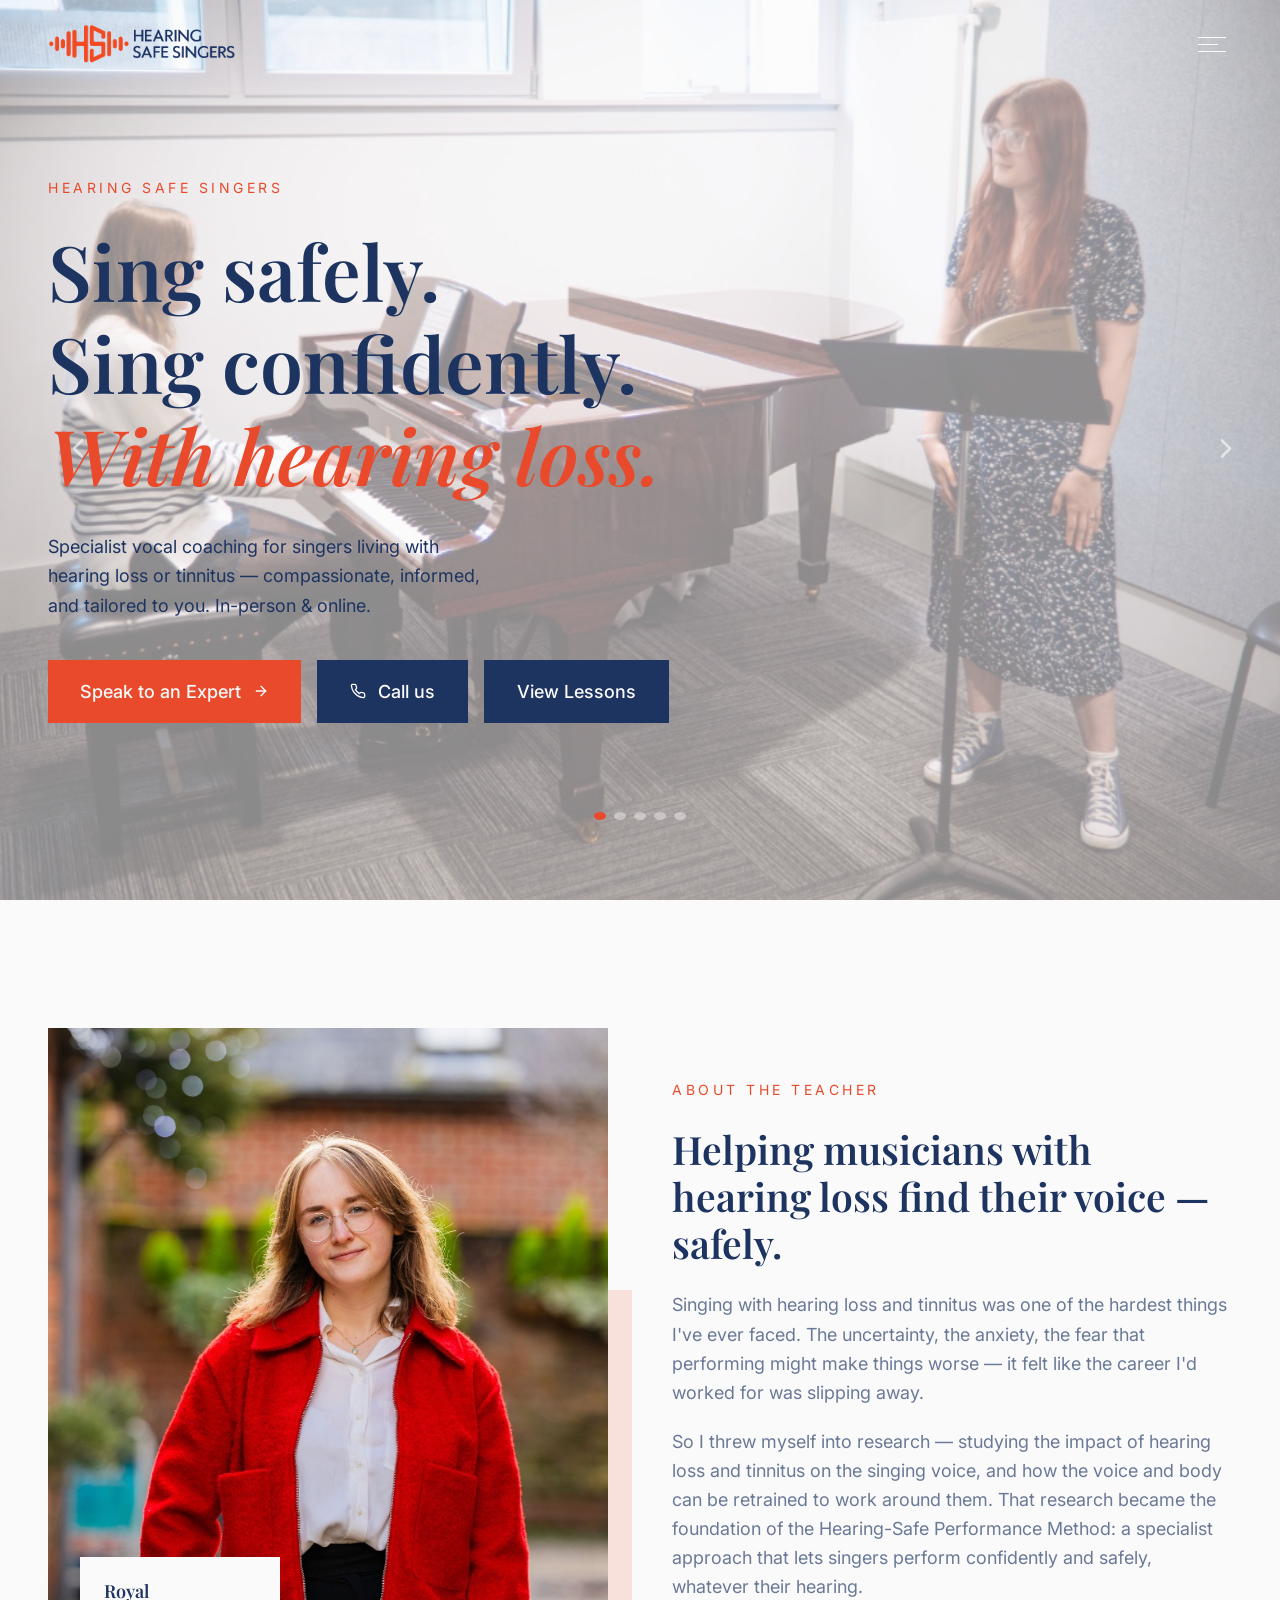
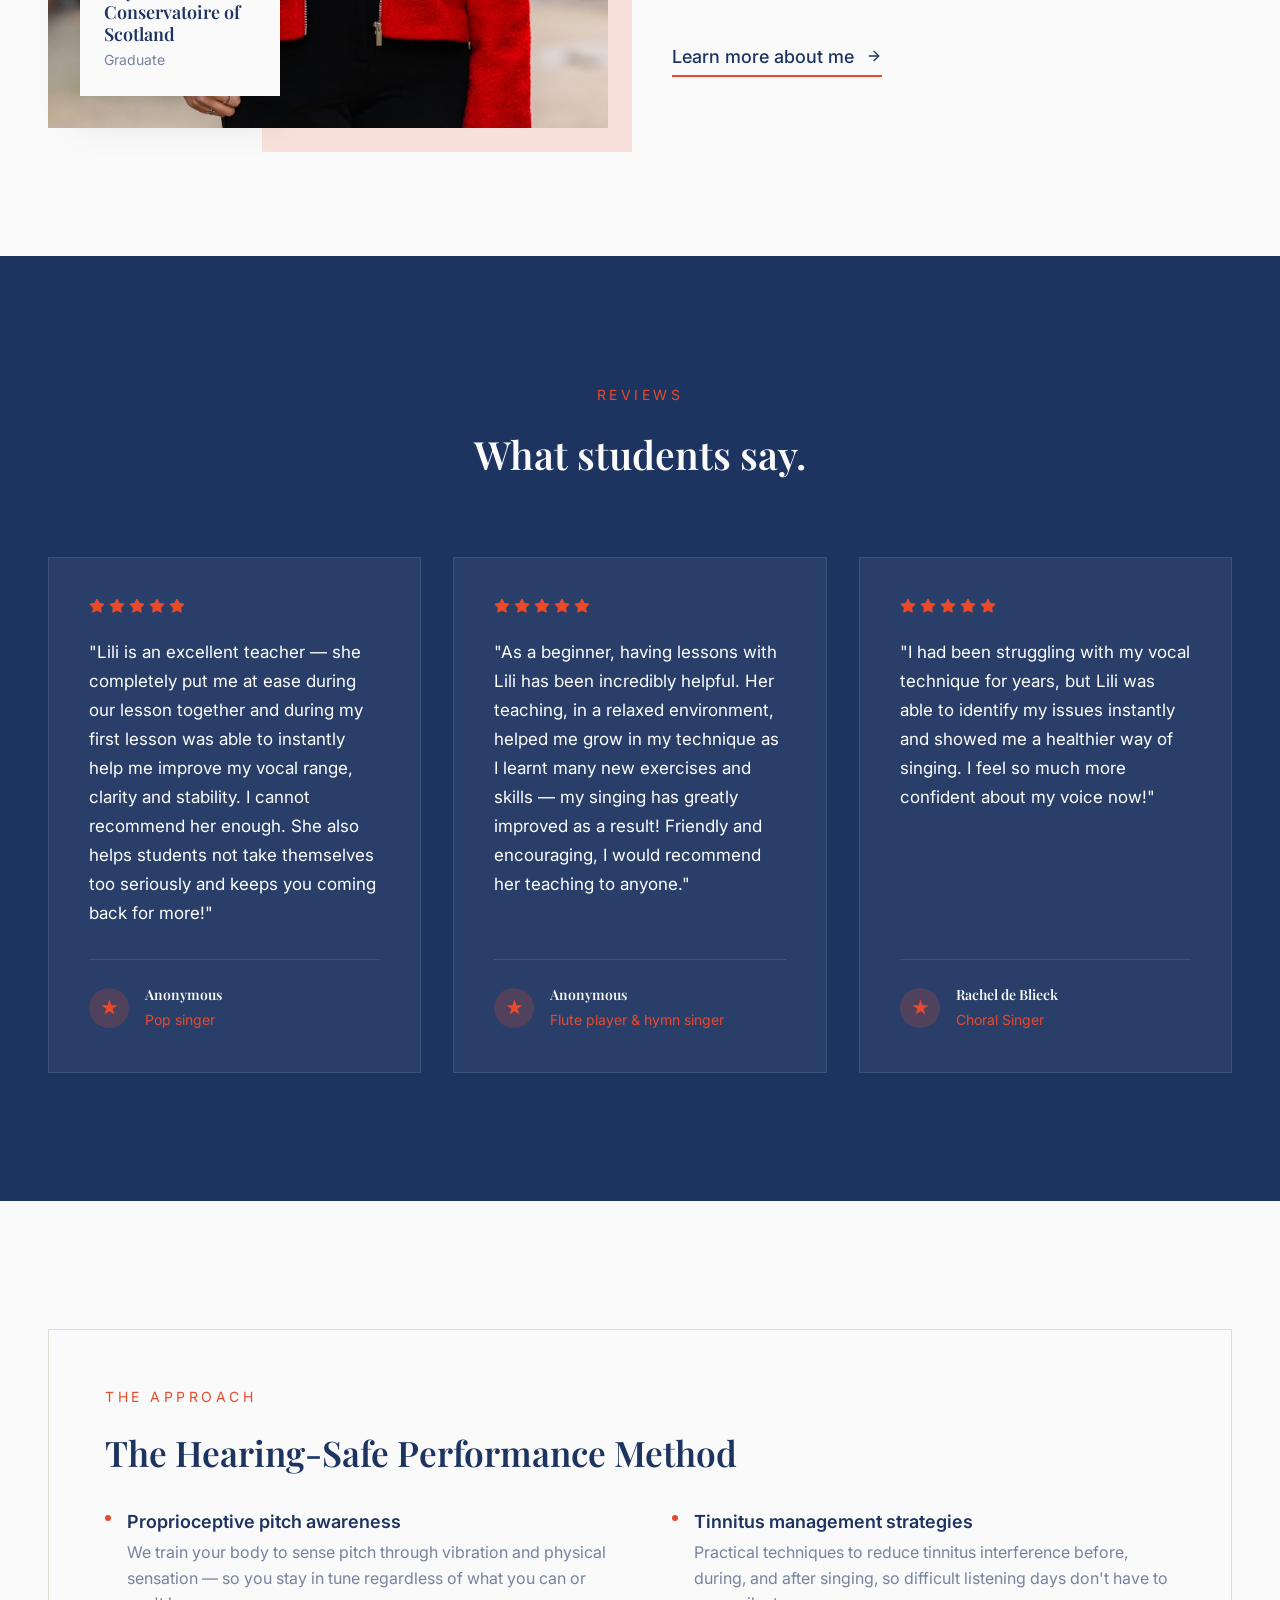
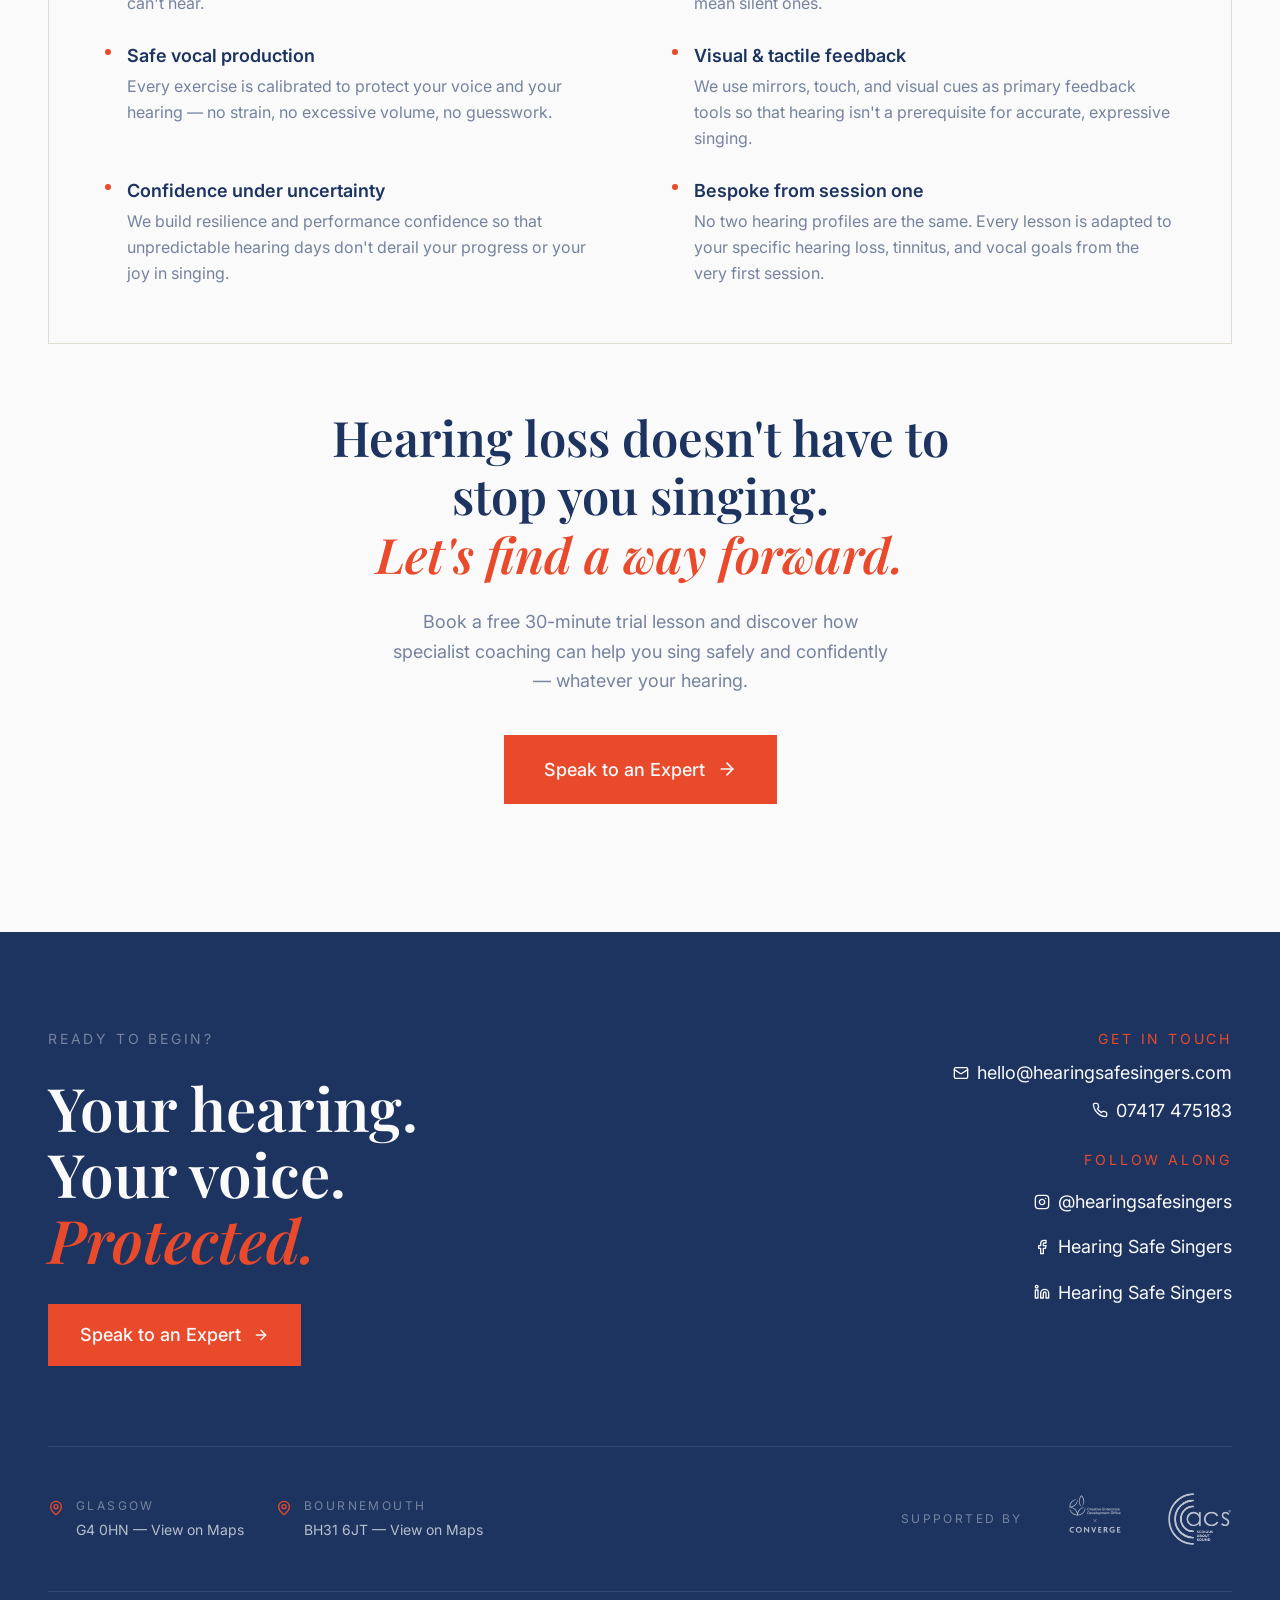
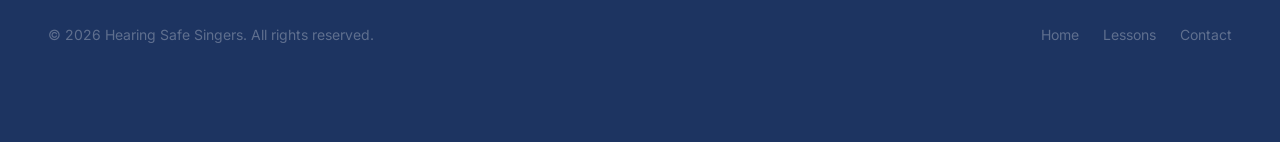
==== commit 6571692b: "Add files via upload" ====
--- a/index.html
+++ b/index.html
@@ -21,7 +21,7 @@
 <header class="navbar">
   <div class="container inner">
     <a class="nav-logo" href="index.html" aria-label="Hearing Safe Singers home">
-      <img src="https://media.base44.com/images/public/69f654924423ee0767dd0daf/f5773be41_HSSBlueTransparent.png" alt="Hearing Safe Singers" />
+      <img src="images/f5773be41_HSSBlueTransparent.png" alt="Hearing Safe Singers" />
     </a>
     <button class="nav-toggle" aria-label="Open menu">
       <span></span><span></span><span></span>
@@ -31,7 +31,7 @@
 
 <div class="nav-overlay" role="dialog" aria-modal="true">
   <div class="nav-overlay-header">
-    <img src="https://media.base44.com/images/public/69f654924423ee0767dd0daf/04b8f0dd3_HSSCreamTransparent.png" alt="Hearing Safe Singers" />
+    <img src="images/04b8f0dd3_HSSCreamTransparent.png" alt="Hearing Safe Singers" />
     <button class="nav-close" aria-label="Close menu">×</button>
   </div>
   <nav>
@@ -49,11 +49,11 @@
 <!-- Hero -->
 <section class="hero">
   <div class="hero-bg">
-    <img class="active" src="https://media.base44.com/images/public/69f654924423ee0767dd0daf/a3f208a0e_dzf_3249_55238288797_o.jpg" alt="" />
-    <img src="https://media.base44.com/images/public/69f654924423ee0767dd0daf/99cafcf4d_dzf_3515_55239343863_o.jpg" alt="" />
-    <img src="https://media.base44.com/images/public/69f654924423ee0767dd0daf/26697dd78_dzf_3363_55239340113_o.jpg" alt="" />
-    <img src="https://media.base44.com/images/public/69f654924423ee0767dd0daf/4032630f1_dzf_3763_55239624080_o.jpg" alt="" />
-    <img src="https://media.base44.com/images/public/69f654924423ee0767dd0daf/483892ad9_dzf_3643_55238297747_o.jpg" alt="" />
+    <img class="active" src="images/a3f208a0e_dzf_3249_55238288797_o.jpg" alt="" />
+    <img src="images/99cafcf4d_dzf_3515_55239343863_o.jpg" alt="" />
+    <img src="images/26697dd78_dzf_3363_55239340113_o.jpg" alt="" />
+    <img src="images/4032630f1_dzf_3763_55239624080_o.jpg" alt="" />
+    <img src="images/483892ad9_dzf_3643_55238297747_o.jpg" alt="" />
   </div>
 
   <div class="hero-dots" role="tablist" aria-label="Hero slides">
@@ -94,7 +94,7 @@
   <div class="container grid">
     <div class="reveal-x-left">
       <div class="img-wrap">
-        <img src="https://media.base44.com/images/public/69f654924423ee0767dd0daf/2c8b6f4b8_lily-portraits-14.jpg" alt="Singing teacher" />
+        <img src="images/2c8b6f4b8_lily-portraits-14.jpg" alt="Singing teacher" />
         <div class="about-badge">
           <p>Royal Conservatoire of Scotland</p>
           <p>Graduate</p>
@@ -266,8 +266,8 @@
       <div class="footer-partners">
         <p class="label">Supported by</p>
         <div class="logos">
-          <img src="https://media.base44.com/images/public/69f654924423ee0767dd0daf/cec083ea1_CEDOxConverge_Logo_dark_transparentBG.png" alt="CEDO x Converge" />
-          <img src="https://media.base44.com/images/public/69f654924423ee0767dd0daf/d675393dd_acs-logo-black-strapline-trademark-medium.png" alt="ACS — Serious About Sound" />
+          <a href="https://www.rcs.ac.uk/engagement/creative-enterprise-development-office/" target="_blank" rel="noopener noreferrer"><img src="images/cec083ea1_CEDOxConverge_Logo_dark_transparentBG.png" alt="CEDO x Converge" /></a>
+          <a href="https://acscustom.com/uk" target="_blank" rel="noopener noreferrer"><img src="images/d675393dd_acs-logo-black-strapline-trademark-medium.png" alt="ACS — Serious About Sound" /></a>
         </div>
       </div>
     </div>
--- a/styles.css
+++ b/styles.css
@@ -91,10 +91,11 @@
 }
 .btn-primary:hover { background: var(--terracotta-hover); }
 .btn-outline-light {
-  border: 1px solid rgba(250,250,250,0.5);
+  border: 1px solid var(--navy);
+  background: var(--navy);
   color: var(--cream);
 }
-.btn-outline-light:hover { border-color: var(--cream); }
+.btn-outline-light:hover { background: var(--navy-hover, #16264a); border-color: var(--navy); }
 .btn-outline {
   border: 1px solid rgba(29,52,97,0.3);
   color: var(--navy);
@@ -254,13 +255,13 @@
   width: 100%;
 }
 .hero h1 {
-  color: var(--orange);
+  color: var(--navy);
   font-weight: 600;
   font-size: clamp(2.5rem, 6vw, 4.8rem);
   max-width: 680px;
   margin-bottom: 2rem;
 }
-.hero h1 em { color: var(--navy); font-style: italic; }
+.hero h1 em { color: var(--orange); font-style: italic; }
 .hero .lead {
   color: var(--navy);
   margin-bottom: 2.5rem;
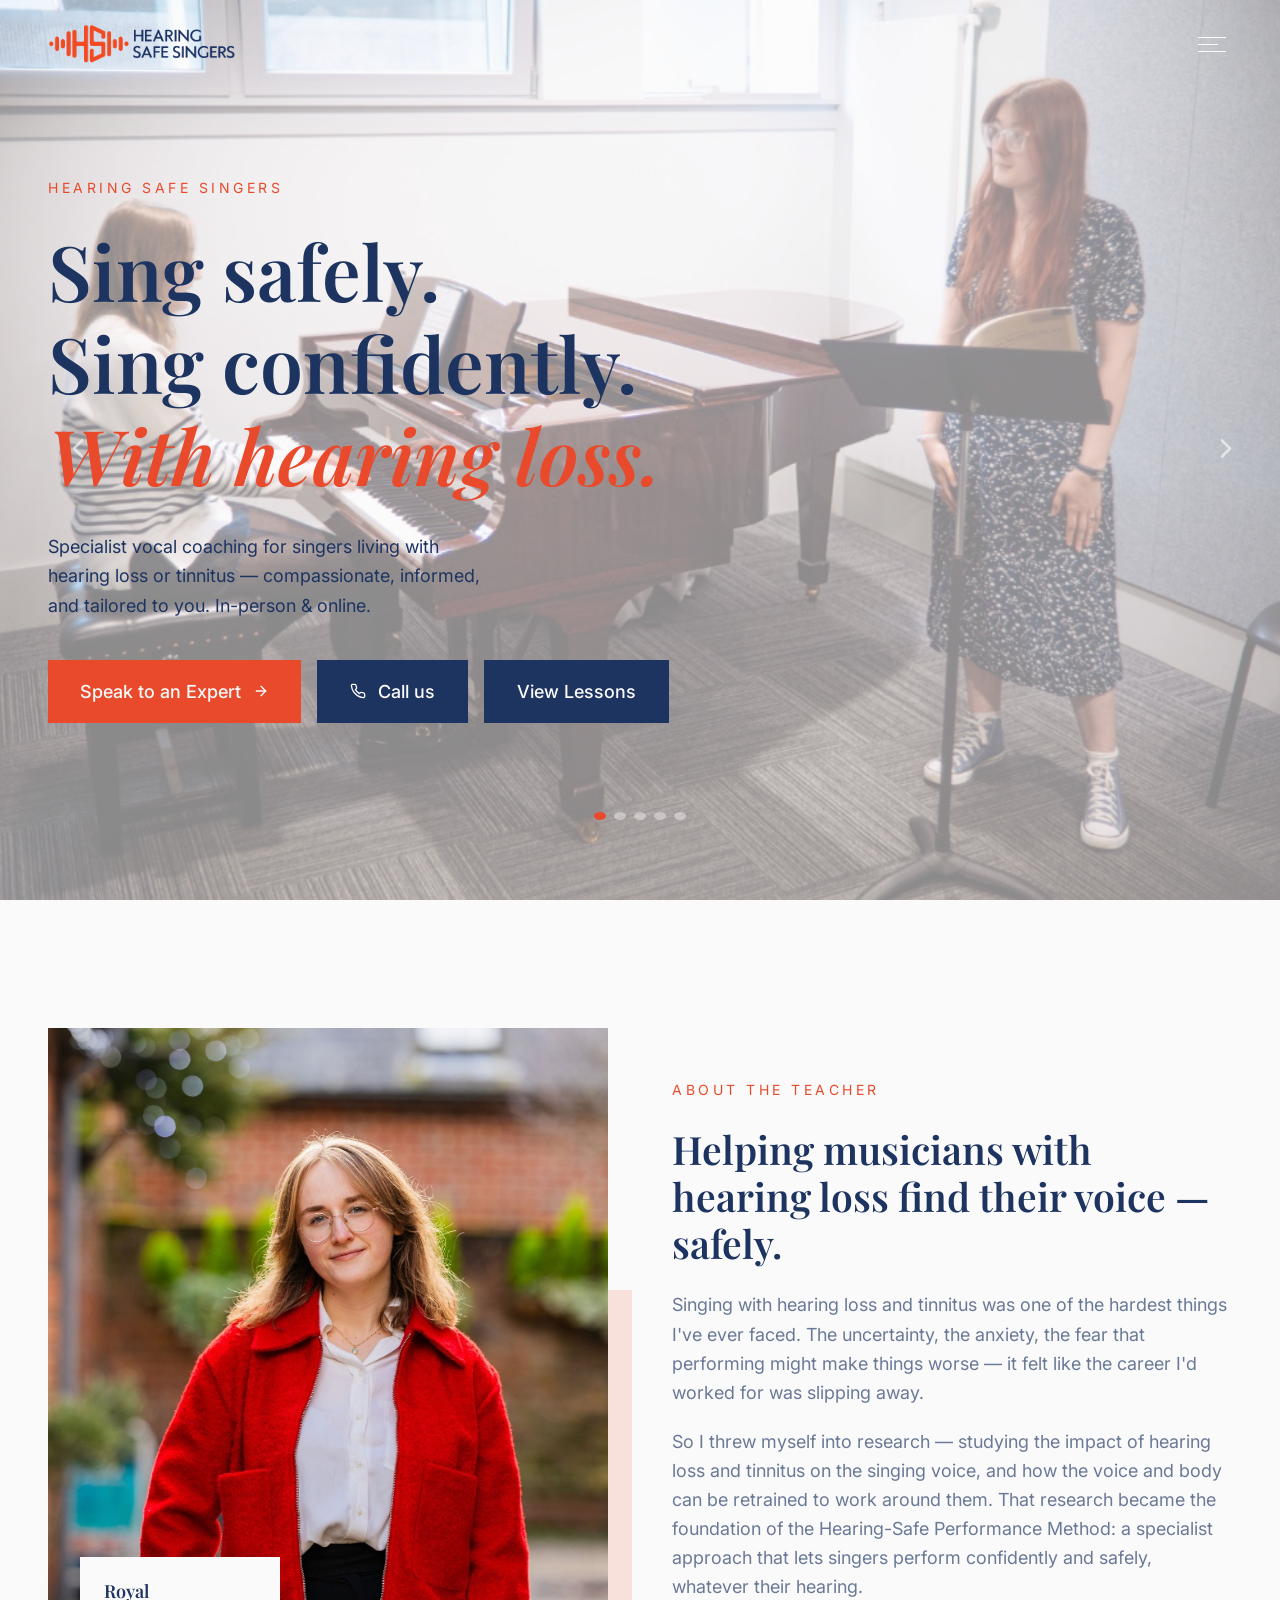
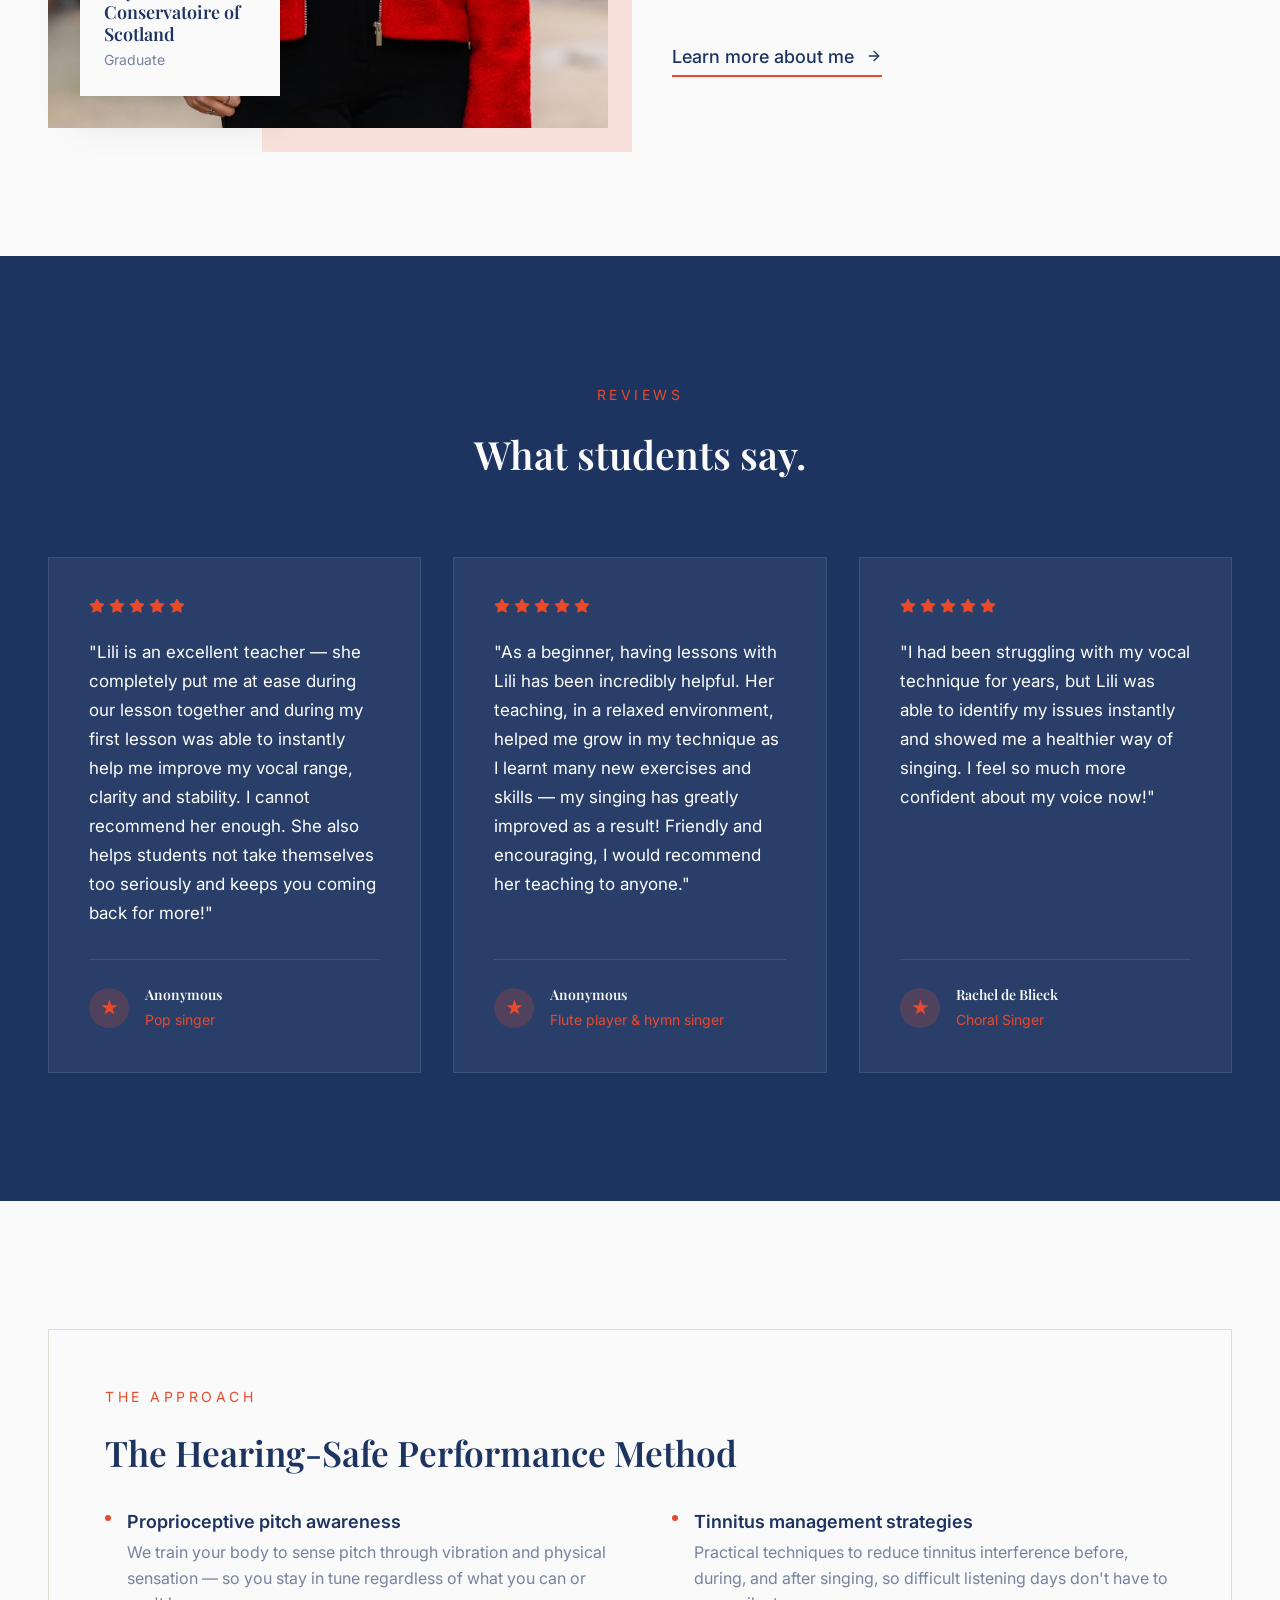
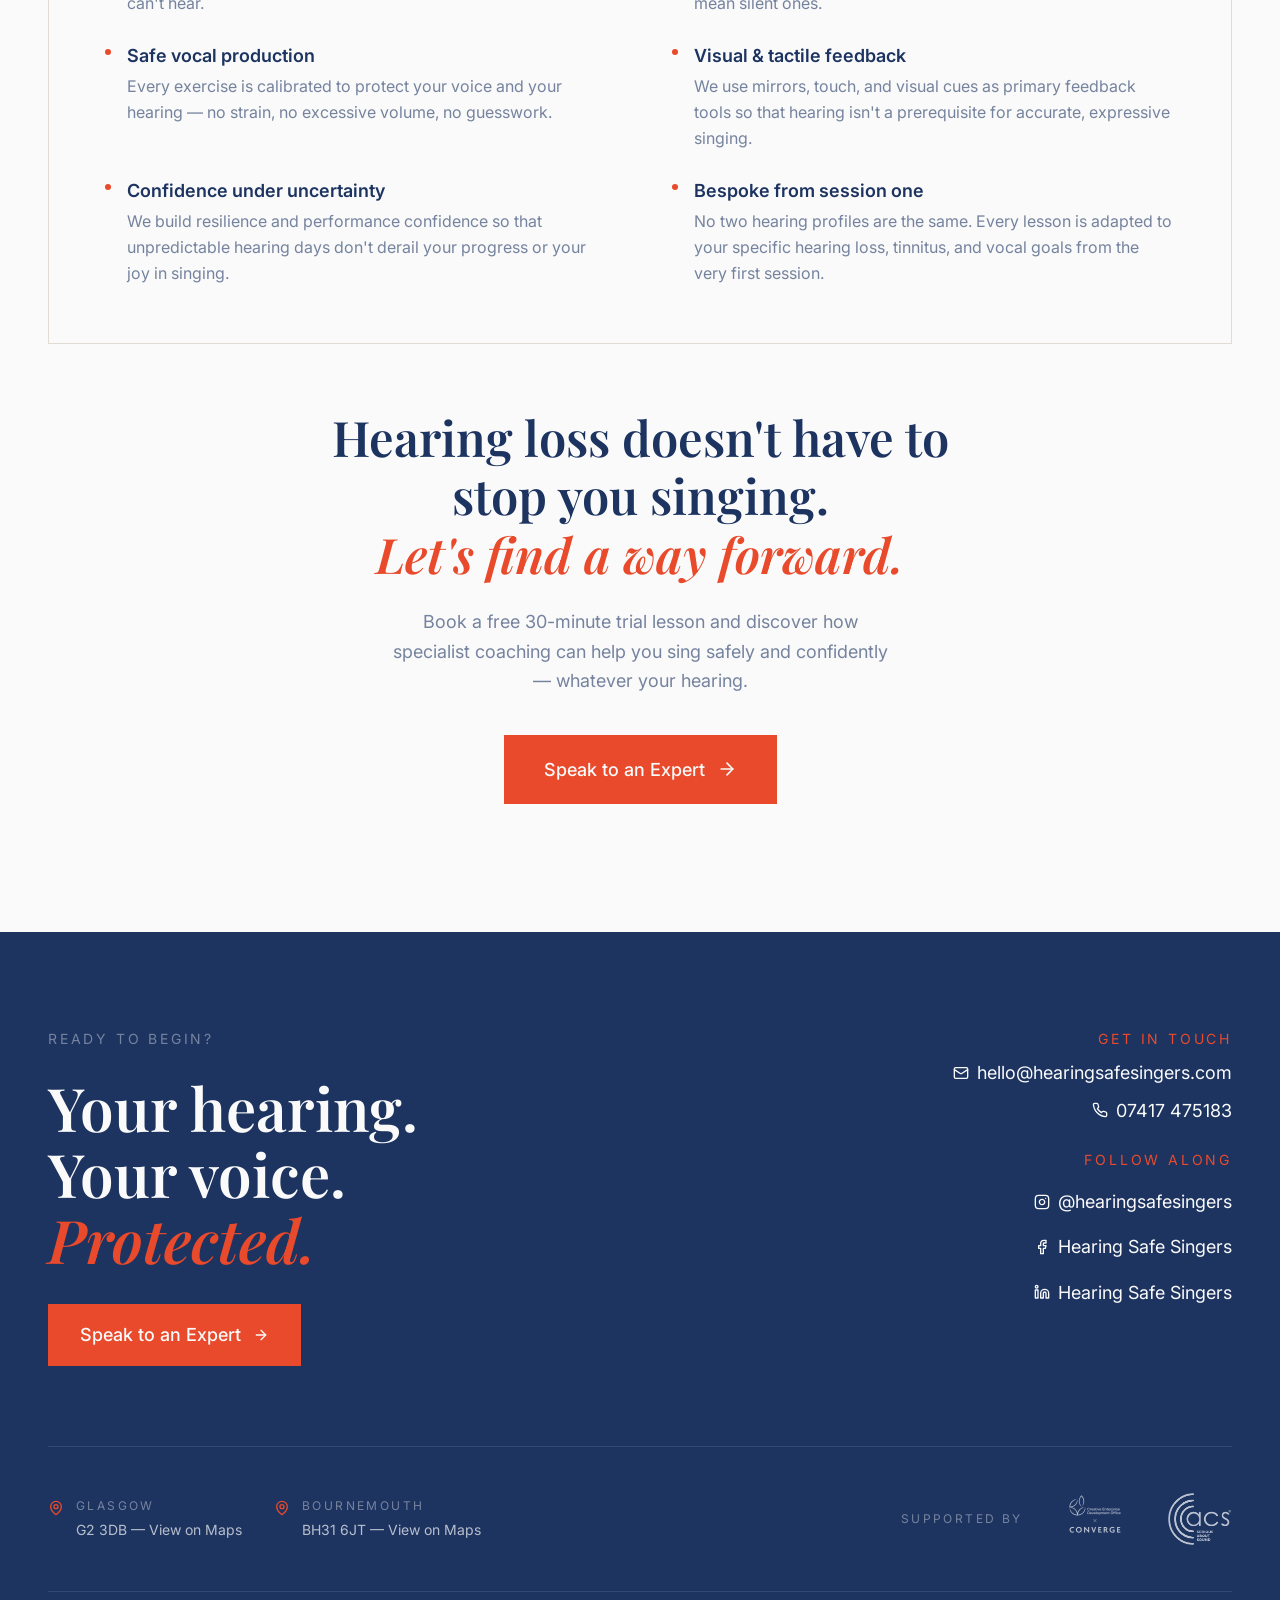
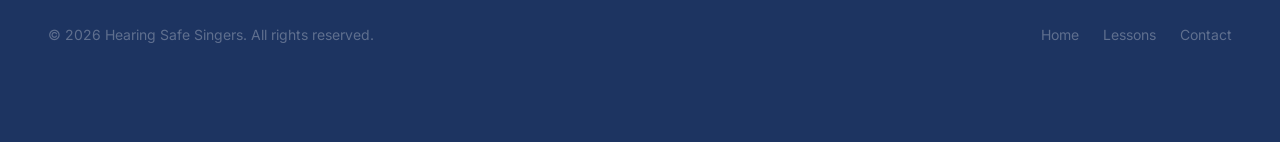
==== commit a61a439d: "Add files via upload" ====
--- a/index.html
+++ b/index.html
@@ -20,7 +20,7 @@
 <!-- Navbar -->
 <header class="navbar">
   <div class="container inner">
-    <a class="nav-logo" href="index.html" aria-label="Hearing Safe Singers home">
+    <a class="nav-logo" href="/" aria-label="Hearing Safe Singers home">
       <img src="images/f5773be41_HSSBlueTransparent.png" alt="Hearing Safe Singers" />
     </a>
     <button class="nav-toggle" aria-label="Open menu">
@@ -35,11 +35,11 @@
     <button class="nav-close" aria-label="Close menu">×</button>
   </div>
   <nav>
-    <a href="index.html">Home</a>
-    <a href="about.html">About</a>
-    <a href="lessons.html">Lessons</a>
-    <a href="sponsors.html">Sponsors</a>
-    <a href="contact.html">Contact</a>
+    <a href="/">Home</a>
+    <a href="/about">About</a>
+    <a href="/lessons">Lessons</a>
+    <a href="/sponsors">Sponsors</a>
+    <a href="/contact">Contact</a>
   </nav>
   <div class="nav-overlay-footer">Unlock your voice. Begin your journey.</div>
 </div>
@@ -76,7 +76,7 @@
     <h1>Sing safely.<br />Sing confidently.<br /><em>With hearing loss.</em></h1>
     <p class="lead">Specialist vocal coaching for singers living with hearing loss or tinnitus — compassionate, informed, and tailored to you. In-person & online.</p>
     <div class="hero-actions">
-      <a class="btn btn-primary" href="contact.html">
+      <a class="btn btn-primary" href="/contact">
         Speak to an Expert
         <svg class="icon-arrow" width="16" height="16" viewBox="0 0 24 24" fill="none" stroke="currentColor" stroke-width="2" stroke-linecap="round" stroke-linejoin="round"><path d="M5 12h14"/><path d="m12 5 7 7-7 7"/></svg>
       </a>
@@ -84,7 +84,7 @@
         <svg width="16" height="16" viewBox="0 0 24 24" fill="none" stroke="currentColor" stroke-width="2" stroke-linecap="round" stroke-linejoin="round"><path d="M22 16.92v3a2 2 0 0 1-2.18 2 19.79 19.79 0 0 1-8.63-3.07 19.5 19.5 0 0 1-6-6 19.79 19.79 0 0 1-3.07-8.67A2 2 0 0 1 4.11 2h3a2 2 0 0 1 2 1.72 12.84 12.84 0 0 0 .7 2.81 2 2 0 0 1-.45 2.11L8.09 9.91a16 16 0 0 0 6 6l1.27-1.27a2 2 0 0 1 2.11-.45 12.84 12.84 0 0 0 2.81.7A2 2 0 0 1 22 16.92z"/></svg>
         Call us
       </a>
-      <a class="btn btn-outline-light" href="lessons.html">View Lessons</a>
+      <a class="btn btn-outline-light" href="/lessons">View Lessons</a>
     </div>
   </div>
 </section>
@@ -108,7 +108,7 @@
         <p>Singing with hearing loss and tinnitus was one of the hardest things I've ever faced. The uncertainty, the anxiety, the fear that performing might make things worse — it felt like the career I'd worked for was slipping away.</p>
         <p>So I threw myself into research — studying the impact of hearing loss and tinnitus on the singing voice, and how the voice and body can be retrained to work around them. That research became the foundation of the Hearing-Safe Performance Method: a specialist approach that lets singers perform confidently and safely, whatever their hearing.</p>
       </div>
-      <a class="link-underline" href="about.html">
+      <a class="link-underline" href="/about">
         Learn more about me
         <svg class="icon-arrow" width="16" height="16" viewBox="0 0 24 24" fill="none" stroke="currentColor" stroke-width="2" stroke-linecap="round" stroke-linejoin="round"><path d="M5 12h14"/><path d="m12 5 7 7-7 7"/></svg>
       </a>
@@ -203,7 +203,7 @@
     <h2 class="reveal">Hearing loss doesn't have to<br />stop you singing.<br /><em>Let's find a way forward.</em></h2>
     <p class="reveal">Book a free 30-minute trial lesson and discover how specialist coaching can help you sing safely and confidently — whatever your hearing.</p>
     <div class="reveal">
-      <a class="btn btn-primary btn-large" href="contact.html">
+      <a class="btn btn-primary btn-large" href="/contact">
         Speak to an Expert
         <svg class="icon-arrow" width="20" height="20" viewBox="0 0 24 24" fill="none" stroke="currentColor" stroke-width="2" stroke-linecap="round" stroke-linejoin="round"><path d="M5 12h14"/><path d="m12 5 7 7-7 7"/></svg>
       </a>
@@ -220,7 +220,7 @@
       <div>
         <p class="eyebrow-light">Ready to begin?</p>
         <h2>Your hearing.<br />Your voice. <em>Protected.</em></h2>
-        <a class="btn btn-primary" href="contact.html">
+        <a class="btn btn-primary" href="/contact">
           Speak to an Expert
           <svg class="icon-arrow" width="16" height="16" viewBox="0 0 24 24" fill="none" stroke="currentColor" stroke-width="2" stroke-linecap="round" stroke-linejoin="round"><path d="M5 12h14"/><path d="m12 5 7 7-7 7"/></svg>
         </a>
@@ -253,7 +253,7 @@
         <svg width="16" height="16" viewBox="0 0 24 24" fill="none" stroke="currentColor" stroke-width="2" stroke-linecap="round" stroke-linejoin="round"><path d="M20 10c0 6-8 12-8 12s-8-6-8-12a8 8 0 0 1 16 0z"/><circle cx="12" cy="10" r="3"/></svg>
         <div>
           <p class="place">Glasgow</p>
-          <p class="addr">G4 0HN — View on Maps</p>
+          <p class="addr">G2 3DB — View on Maps</p>
         </div>
       </a>
       <a href="https://www.google.com/maps/search/BH31+6JT" target="_blank" rel="noopener noreferrer">
@@ -275,9 +275,9 @@
     <div class="footer-bottom">
       <span>© <span id="footer-year"></span> Hearing Safe Singers. All rights reserved.</span>
       <div class="links">
-        <a href="index.html">Home</a>
-        <a href="lessons.html">Lessons</a>
-        <a href="contact.html">Contact</a>
+        <a href="/">Home</a>
+        <a href="/lessons">Lessons</a>
+        <a href="/contact">Contact</a>
       </div>
     </div>
   </div>
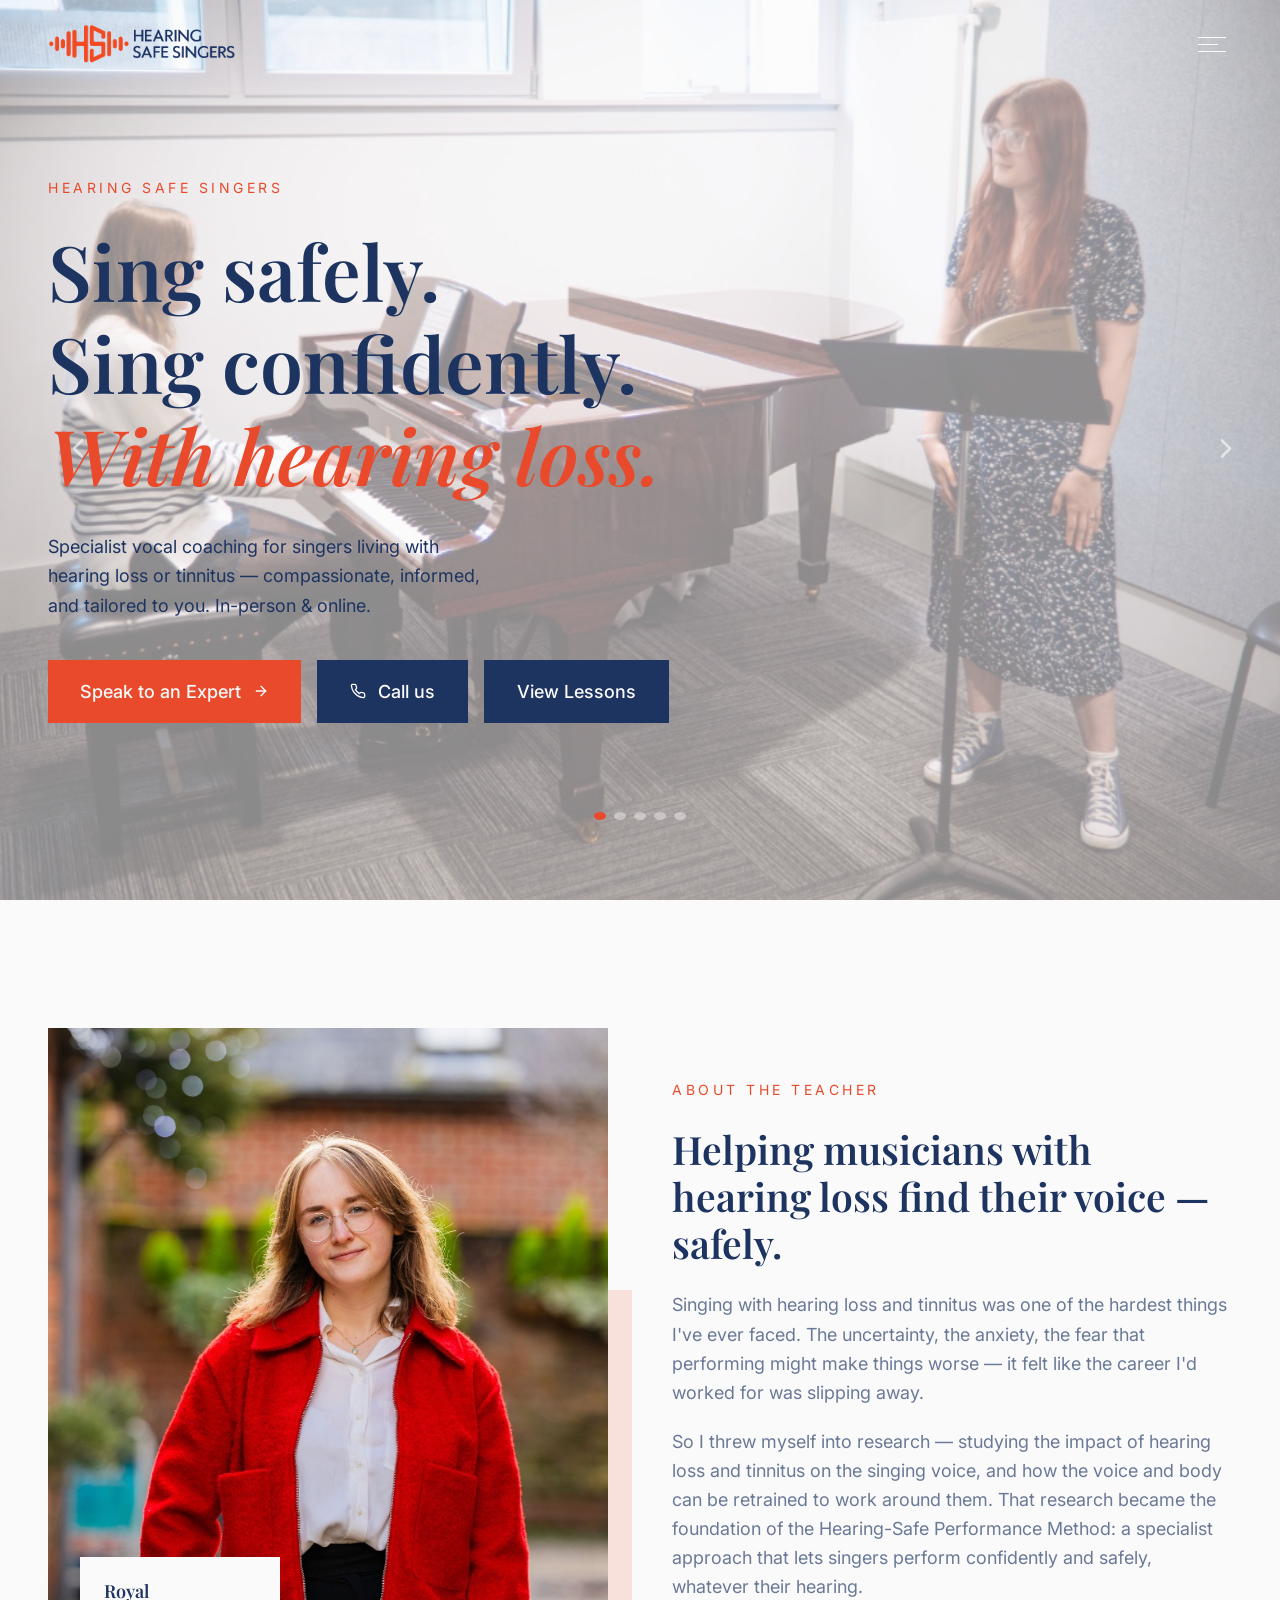
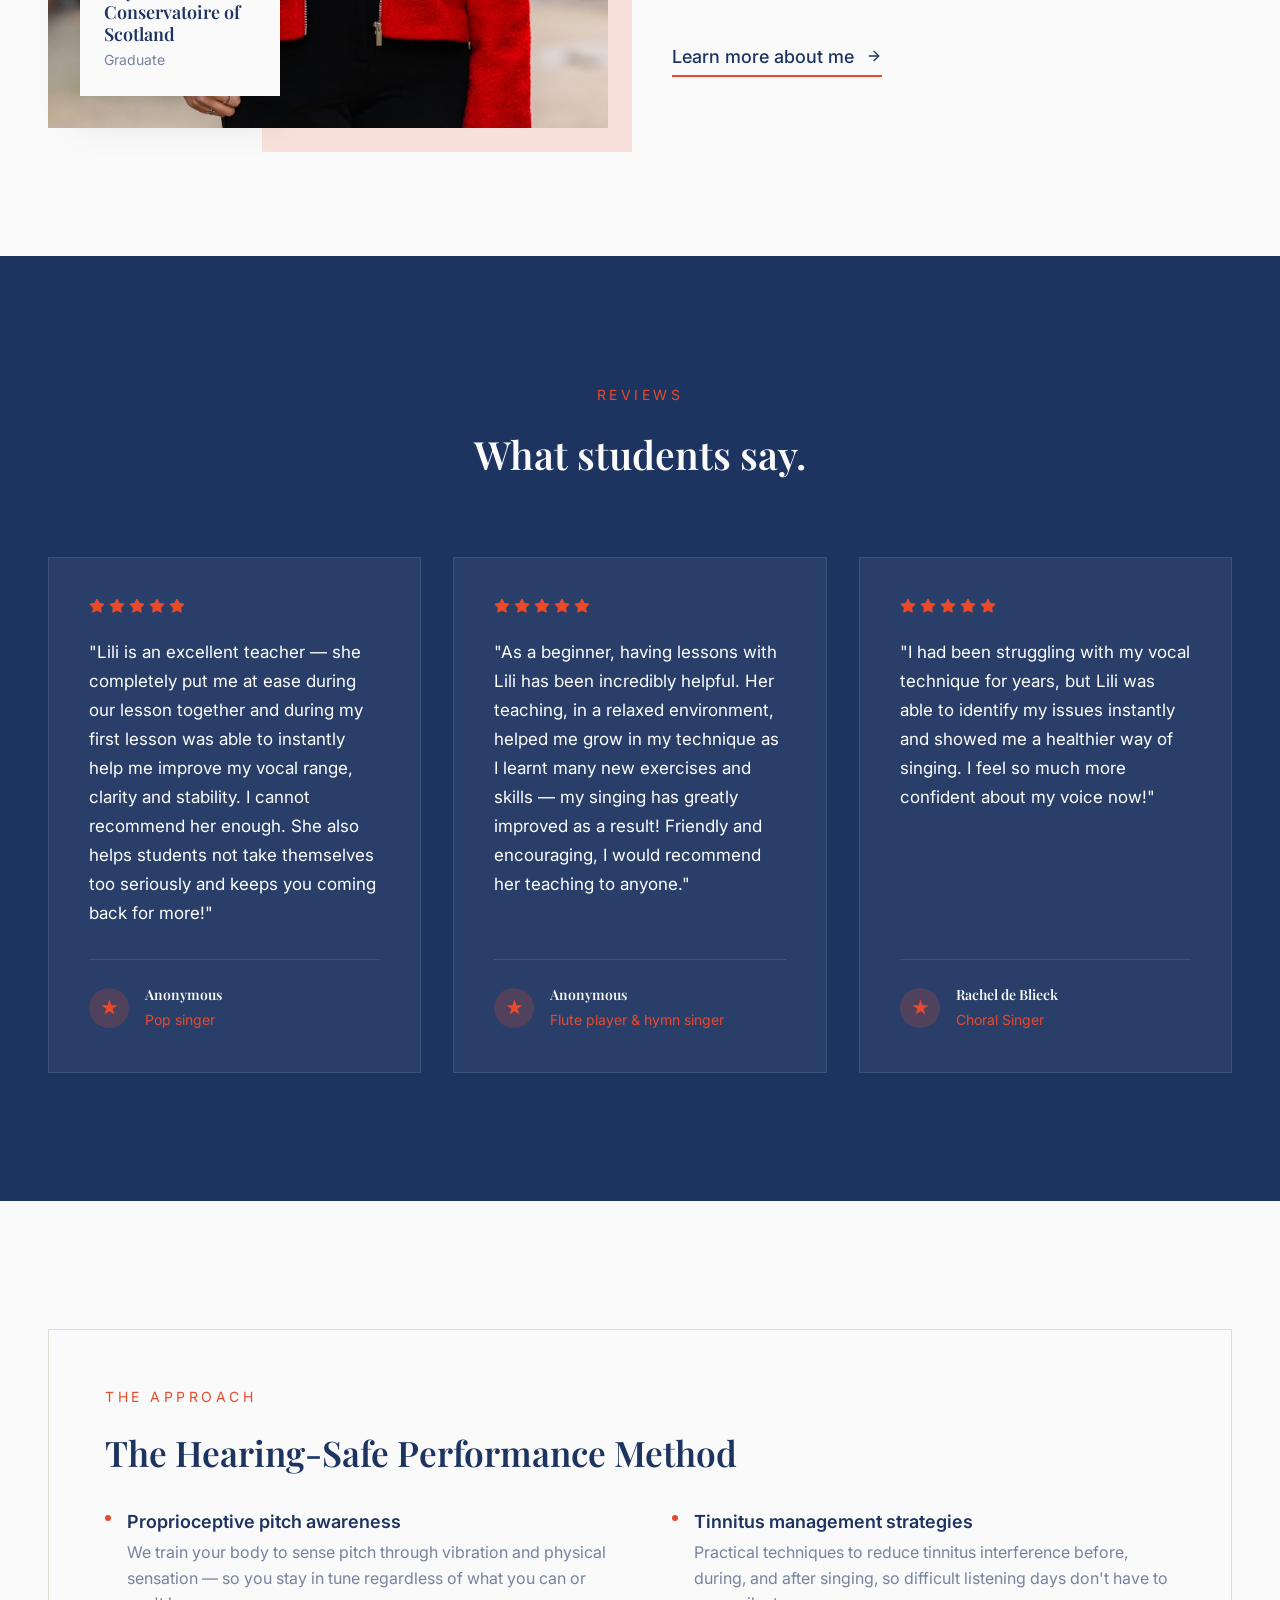
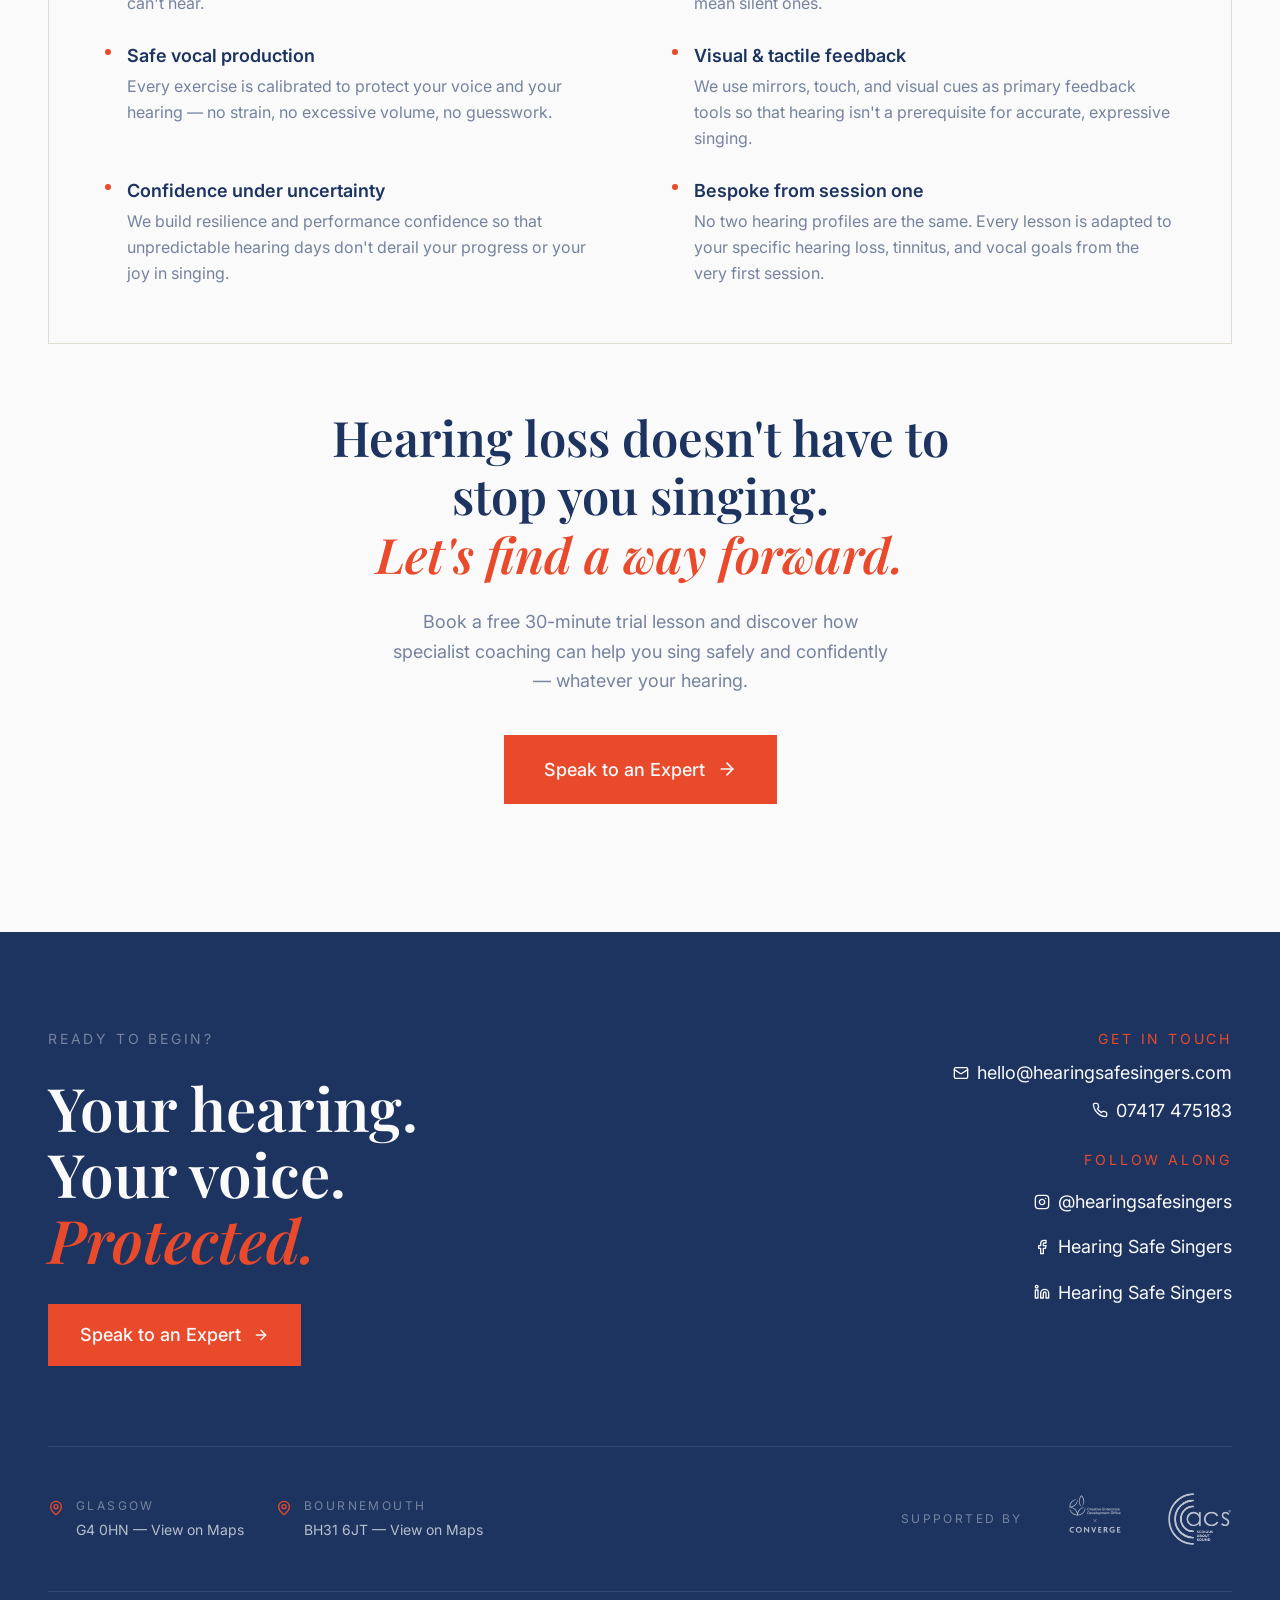
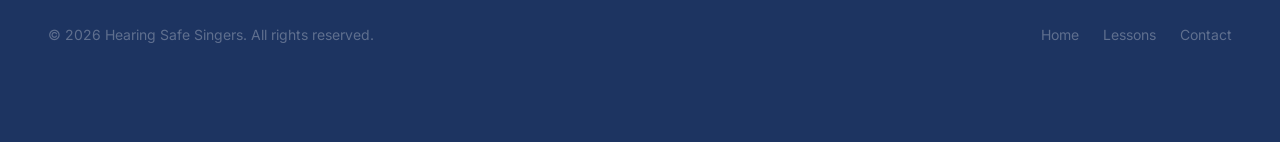
==== commit a3ce3830: "Add files via upload" ====
--- a/index.html
+++ b/index.html
@@ -5,6 +5,8 @@
 <meta name="viewport" content="width=device-width, initial-scale=1" />
 <title>Hearing Safe Singers — Sing safely. Sing confidently. With hearing loss.</title>
 <meta name="description" content="Specialist vocal coaching for singers living with hearing loss or tinnitus — compassionate, informed, and tailored to you. In-person & online." />
+<link rel="icon" type="image/png" href="images/favicon.png" />
+<link rel="apple-touch-icon" href="images/favicon.png" />
 <link rel="stylesheet" href="styles.css" />
 <!-- Meta Pixel Code -->
 <script>
@@ -253,7 +255,7 @@
         <svg width="16" height="16" viewBox="0 0 24 24" fill="none" stroke="currentColor" stroke-width="2" stroke-linecap="round" stroke-linejoin="round"><path d="M20 10c0 6-8 12-8 12s-8-6-8-12a8 8 0 0 1 16 0z"/><circle cx="12" cy="10" r="3"/></svg>
         <div>
           <p class="place">Glasgow</p>
-          <p class="addr">G2 3DB — View on Maps</p>
+          <p class="addr">G4 0HN — View on Maps</p>
         </div>
       </a>
       <a href="https://www.google.com/maps/search/BH31+6JT" target="_blank" rel="noopener noreferrer">
